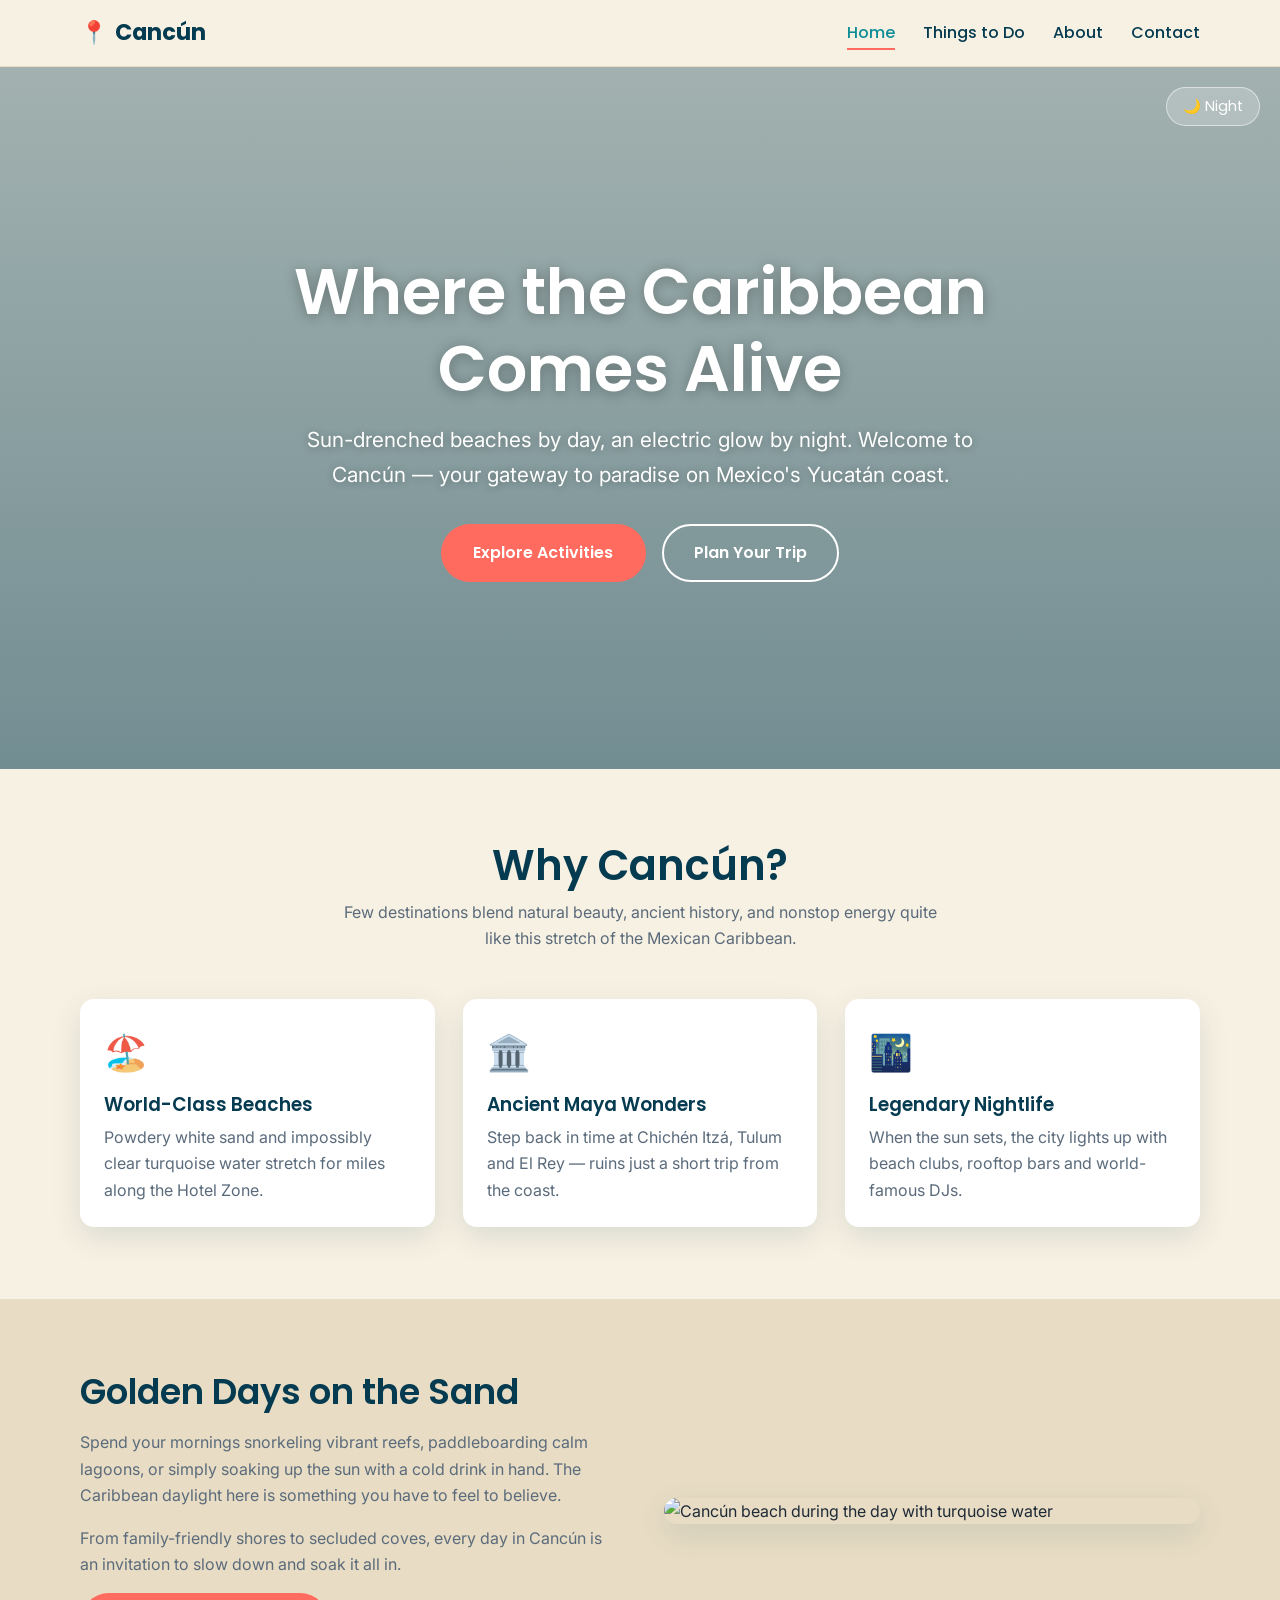
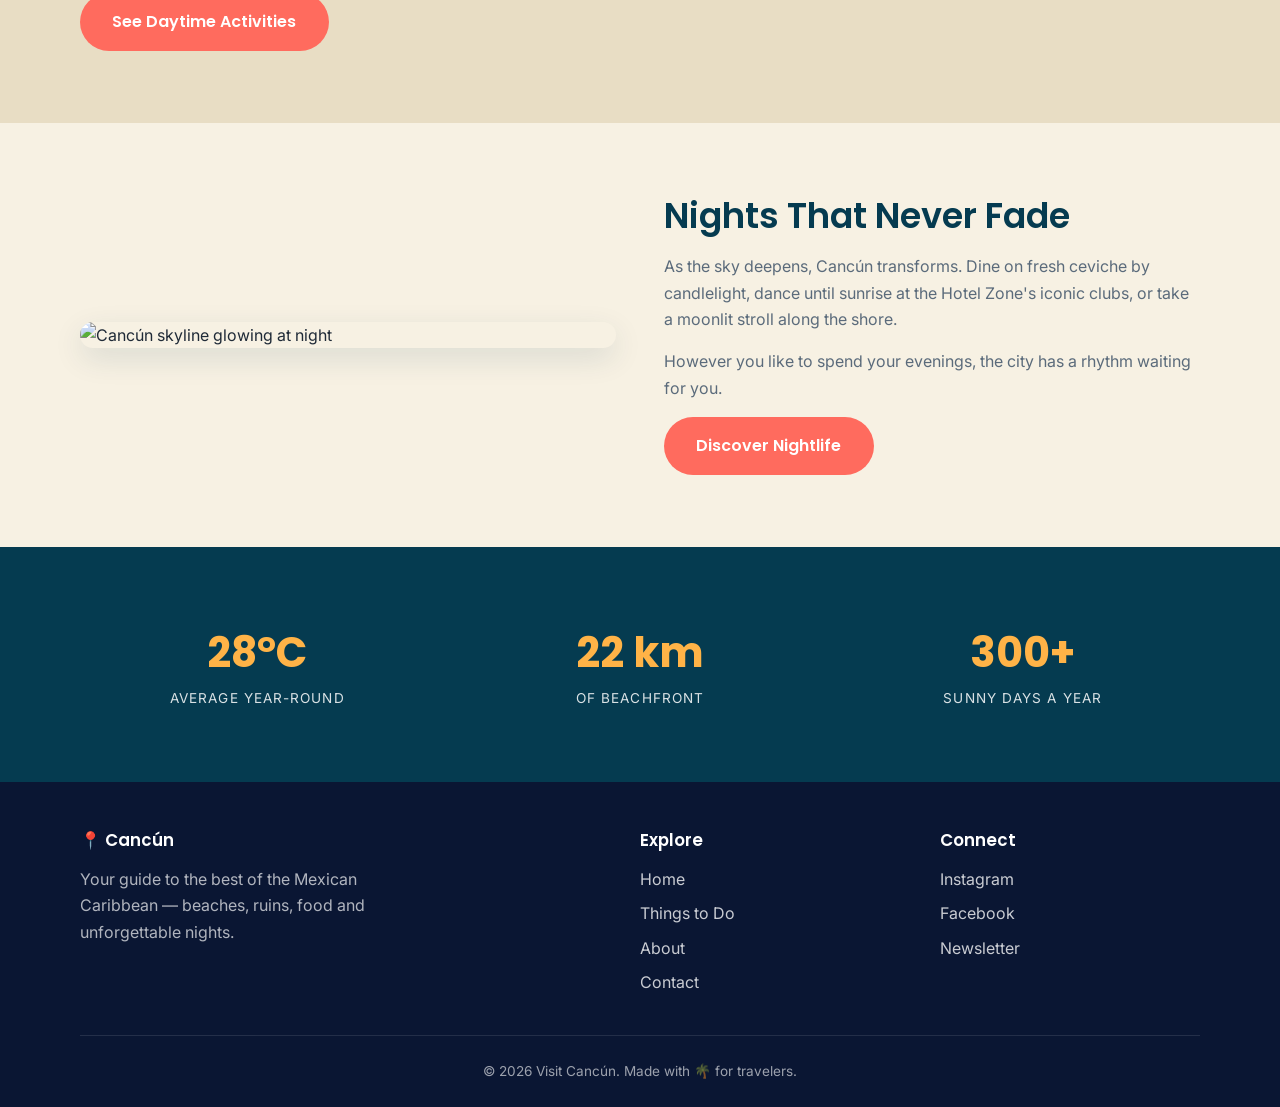
==== index.html @ 87ca136d "Add Cancun site: home and things-to-do pages with shared styles Initial multi-page scaffold for the " ====
<!DOCTYPE html>
<html lang="en">
<head>
  <meta charset="UTF-8" />
  <meta name="viewport" content="width=device-width, initial-scale=1.0" />
  <title>Visit Cancún — Paradise on the Mexican Caribbean</title>
  <meta name="description" content="Discover Cancún: turquoise waters, white-sand beaches, ancient Maya ruins and electric nightlife. Plan your perfect Caribbean getaway." />
  <link rel="preconnect" href="https://fonts.googleapis.com" />
  <link rel="preconnect" href="https://fonts.gstatic.com" crossorigin />
  <link href="https://fonts.googleapis.com/css2?family=Poppins:wght@500;600;700&family=Inter:wght@400;500;600&display=swap" rel="stylesheet" />
  <link rel="stylesheet" href="assets/css/style.css" />
</head>
<body>
  <!-- ===== Header ===== -->
  <header class="site-header">
    <div class="container nav">
      <a href="index.html" class="nav-logo"><span class="pin">📍</span> Cancún</a>
      <button class="nav-toggle" aria-label="Toggle navigation" aria-expanded="false">☰</button>
      <ul class="nav-links">
        <li><a href="index.html">Home</a></li>
        <li><a href="things-to-do.html">Things to Do</a></li>
        <li><a href="about.html">About</a></li>
        <li><a href="contact.html">Contact</a></li>
      </ul>
    </div>
  </header>

  <!-- ===== Hero ===== -->
  <section class="hero">
    <button class="daynight-toggle" aria-label="Switch to nighttime view">🌙 Night</button>
    <div class="container hero-content">
      <h1>Where the Caribbean Comes Alive</h1>
      <p>Sun-drenched beaches by day, an electric glow by night. Welcome to Cancún — your gateway to paradise on Mexico's Yucatán coast.</p>
      <div class="hero-actions">
        <a href="things-to-do.html" class="btn btn-primary">Explore Activities</a>
        <a href="contact.html" class="btn btn-outline">Plan Your Trip</a>
      </div>
    </div>
  </section>

  <!-- ===== Intro / Highlights ===== -->
  <section class="section">
    <div class="container">
      <h2 class="section-title">Why Cancún?</h2>
      <p class="section-subtitle">Few destinations blend natural beauty, ancient history, and nonstop energy quite like this stretch of the Mexican Caribbean.</p>
      <div class="grid grid-3">
        <article class="card">
          <div class="card-body">
            <div class="card-icon">🏖️</div>
            <h3>World-Class Beaches</h3>
            <p>Powdery white sand and impossibly clear turquoise water stretch for miles along the Hotel Zone.</p>
          </div>
        </article>
        <article class="card">
          <div class="card-body">
            <div class="card-icon">🏛️</div>
            <h3>Ancient Maya Wonders</h3>
            <p>Step back in time at Chichén Itzá, Tulum and El Rey — ruins just a short trip from the coast.</p>
          </div>
        </article>
        <article class="card">
          <div class="card-body">
            <div class="card-icon">🌃</div>
            <h3>Legendary Nightlife</h3>
            <p>When the sun sets, the city lights up with beach clubs, rooftop bars and world-famous DJs.</p>
          </div>
        </article>
      </div>
    </div>
  </section>

  <!-- ===== Day split ===== -->
  <section class="section" style="background:var(--color-sand-dark)">
    <div class="container split">
      <div>
        <h2>Golden Days on the Sand</h2>
        <p>Spend your mornings snorkeling vibrant reefs, paddleboarding calm lagoons, or simply soaking up the sun with a cold drink in hand. The Caribbean daylight here is something you have to feel to believe.</p>
        <p>From family-friendly shores to secluded coves, every day in Cancún is an invitation to slow down and soak it all in.</p>
        <a href="things-to-do.html" class="btn btn-primary">See Daytime Activities</a>
      </div>
      <img src="assets/img/cancun-day.webp" alt="Cancún beach during the day with turquoise water" loading="lazy" />
    </div>
  </section>

  <!-- ===== Night split ===== -->
  <section class="section">
    <div class="container split">
      <img src="assets/img/cancun-night.webp" alt="Cancún skyline glowing at night" loading="lazy" />
      <div>
        <h2>Nights That Never Fade</h2>
        <p>As the sky deepens, Cancún transforms. Dine on fresh ceviche by candlelight, dance until sunrise at the Hotel Zone's iconic clubs, or take a moonlit stroll along the shore.</p>
        <p>However you like to spend your evenings, the city has a rhythm waiting for you.</p>
        <a href="things-to-do.html" class="btn btn-primary">Discover Nightlife</a>
      </div>
    </div>
  </section>

  <!-- ===== Stats ===== -->
  <section class="section stats">
    <div class="container">
      <div class="grid grid-3">
        <div>
          <div class="stat-number">28°C</div>
          <div class="stat-label">Average Year-Round</div>
        </div>
        <div>
          <div class="stat-number">22 km</div>
          <div class="stat-label">of Beachfront</div>
        </div>
        <div>
          <div class="stat-number">300+</div>
          <div class="stat-label">Sunny Days a Year</div>
        </div>
      </div>
    </div>
  </section>

  <!-- ===== Footer ===== -->
  <footer class="site-footer">
    <div class="container">
      <div class="footer-grid">
        <div class="footer-brand">
          <h4>📍 Cancún</h4>
          <p>Your guide to the best of the Mexican Caribbean — beaches, ruins, food and unforgettable nights.</p>
        </div>
        <div>
          <h4>Explore</h4>
          <ul class="footer-links">
            <li><a href="index.html">Home</a></li>
            <li><a href="things-to-do.html">Things to Do</a></li>
            <li><a href="about.html">About</a></li>
            <li><a href="contact.html">Contact</a></li>
          </ul>
        </div>
        <div>
          <h4>Connect</h4>
          <ul class="footer-links">
            <li><a href="#">Instagram</a></li>
            <li><a href="#">Facebook</a></li>
            <li><a href="#">Newsletter</a></li>
          </ul>
        </div>
      </div>
      <div class="footer-bottom">
        <p>&copy; 2026 Visit Cancún. Made with 🌴 for travelers.</p>
      </div>
    </div>
  </footer>

  <script src="assets/js/main.js"></script>
</body>
</html>
---- assets/css/style.css ----
/* ============================================================
   Cancún Travel Site — Global Styles
   ============================================================ */

:root {
  --color-sand: #f7f1e3;
  --color-sand-dark: #e8ddc4;
  --color-turquoise: #14b8c4;
  --color-turquoise-dark: #0e8d97;
  --color-deep-sea: #053b50;
  --color-coral: #ff6b5e;
  --color-sunset: #ffb347;
  --color-night: #0a1633;
  --color-text: #1f2a37;
  --color-muted: #5b6b7b;
  --color-white: #ffffff;

  --font-head: "Poppins", "Segoe UI", system-ui, sans-serif;
  --font-body: "Inter", "Segoe UI", system-ui, sans-serif;

  --radius: 14px;
  --shadow: 0 10px 30px rgba(5, 59, 80, 0.12);
  --max-width: 1160px;
  --transition: 0.25s ease;
}

/* ---------- Reset ---------- */
*,
*::before,
*::after {
  box-sizing: border-box;
  margin: 0;
  padding: 0;
}

html {
  scroll-behavior: smooth;
}

body {
  font-family: var(--font-body);
  color: var(--color-text);
  background: var(--color-sand);
  line-height: 1.65;
  -webkit-font-smoothing: antialiased;
}

h1, h2, h3, h4 {
  font-family: var(--font-head);
  line-height: 1.2;
  color: var(--color-deep-sea);
  font-weight: 600;
}

a {
  color: var(--color-turquoise-dark);
  text-decoration: none;
  transition: color var(--transition);
}

a:hover {
  color: var(--color-coral);
}

img {
  max-width: 100%;
  display: block;
}

.container {
  width: 100%;
  max-width: var(--max-width);
  margin-inline: auto;
  padding-inline: 1.25rem;
}

.section {
  padding-block: 4.5rem;
}

.section-title {
  font-size: clamp(1.8rem, 4vw, 2.6rem);
  text-align: center;
  margin-bottom: 0.5rem;
}

.section-subtitle {
  text-align: center;
  color: var(--color-muted);
  max-width: 620px;
  margin: 0 auto 3rem;
}

/* ---------- Buttons ---------- */
.btn {
  display: inline-block;
  padding: 0.85rem 1.9rem;
  border-radius: 999px;
  font-weight: 600;
  font-family: var(--font-head);
  cursor: pointer;
  border: 2px solid transparent;
  transition: transform var(--transition), box-shadow var(--transition),
    background var(--transition), color var(--transition);
}

.btn-primary {
  background: var(--color-coral);
  color: var(--color-white);
}

.btn-primary:hover {
  background: #ff5546;
  color: var(--color-white);
  transform: translateY(-2px);
  box-shadow: 0 8px 20px rgba(255, 107, 94, 0.35);
}

.btn-outline {
  background: transparent;
  color: var(--color-white);
  border-color: var(--color-white);
}

.btn-outline:hover {
  background: var(--color-white);
  color: var(--color-deep-sea);
  transform: translateY(-2px);
}

/* ---------- Header / Nav ---------- */
.site-header {
  position: sticky;
  top: 0;
  z-index: 50;
  background: rgba(247, 241, 227, 0.92);
  backdrop-filter: blur(8px);
  border-bottom: 1px solid var(--color-sand-dark);
}

.nav {
  display: flex;
  align-items: center;
  justify-content: space-between;
  padding-block: 0.9rem;
}

.nav-logo {
  font-family: var(--font-head);
  font-weight: 700;
  font-size: 1.4rem;
  color: var(--color-deep-sea);
  display: flex;
  align-items: center;
  gap: 0.45rem;
}

.nav-logo:hover {
  color: var(--color-turquoise-dark);
}

.nav-logo .pin {
  color: var(--color-coral);
}

.nav-links {
  display: flex;
  gap: 1.75rem;
  list-style: none;
  align-items: center;
}

.nav-links a {
  font-family: var(--font-head);
  font-weight: 500;
  color: var(--color-deep-sea);
  position: relative;
}

.nav-links a::after {
  content: "";
  position: absolute;
  left: 0;
  bottom: -6px;
  width: 0;
  height: 2px;
  background: var(--color-coral);
  transition: width var(--transition);
}

.nav-links a:hover::after,
.nav-links a.active::after {
  width: 100%;
}

.nav-links a.active {
  color: var(--color-turquoise-dark);
}

.nav-toggle {
  display: none;
  background: none;
  border: none;
  cursor: pointer;
  font-size: 1.6rem;
  color: var(--color-deep-sea);
}

/* ---------- Hero ---------- */
.hero {
  position: relative;
  min-height: 78vh;
  display: flex;
  align-items: center;
  color: var(--color-white);
  text-align: center;
  background-size: cover;
  background-position: center;
  background-image: linear-gradient(
      rgba(5, 59, 80, 0.35),
      rgba(5, 59, 80, 0.55)
    ),
    url("../img/cancun-day.webp");
}

.hero.hero-night {
  background-image: linear-gradient(
      rgba(10, 22, 51, 0.45),
      rgba(10, 22, 51, 0.7)
    ),
    url("../img/cancun-night.webp");
}

.hero-content {
  margin-inline: auto;
  max-width: 760px;
}

.hero h1 {
  color: var(--color-white);
  font-size: clamp(2.4rem, 6vw, 4rem);
  margin-bottom: 1rem;
  text-shadow: 0 2px 14px rgba(0, 0, 0, 0.3);
}

.hero p {
  font-size: clamp(1.05rem, 2.2vw, 1.3rem);
  margin-bottom: 2rem;
  text-shadow: 0 1px 8px rgba(0, 0, 0, 0.3);
}

.hero-actions {
  display: flex;
  gap: 1rem;
  justify-content: center;
  flex-wrap: wrap;
}

/* Day/Night toggle on hero */
.daynight-toggle {
  position: absolute;
  top: 1.25rem;
  right: 1.25rem;
  background: rgba(255, 255, 255, 0.2);
  border: 1px solid rgba(255, 255, 255, 0.5);
  color: var(--color-white);
  padding: 0.5rem 1rem;
  border-radius: 999px;
  cursor: pointer;
  font-family: var(--font-head);
  font-size: 0.9rem;
  backdrop-filter: blur(4px);
  transition: background var(--transition);
}

.daynight-toggle:hover {
  background: rgba(255, 255, 255, 0.35);
}

/* Page banner (inner pages) */
.page-banner {
  position: relative;
  min-height: 42vh;
  display: flex;
  align-items: center;
  justify-content: center;
  text-align: center;
  color: var(--color-white);
  background-size: cover;
  background-position: center;
  background-image: linear-gradient(
      rgba(5, 59, 80, 0.4),
      rgba(5, 59, 80, 0.6)
    ),
    url("../img/cancun-day.webp");
}

.page-banner.banner-night {
  background-image: linear-gradient(
      rgba(10, 22, 51, 0.5),
      rgba(10, 22, 51, 0.72)
    ),
    url("../img/cancun-night.webp");
}

.page-banner h1 {
  color: var(--color-white);
  font-size: clamp(2rem, 5vw, 3.2rem);
  text-shadow: 0 2px 14px rgba(0, 0, 0, 0.3);
}

.page-banner p {
  margin-top: 0.5rem;
  font-size: 1.1rem;
}

/* ---------- Cards / Grid ---------- */
.grid {
  display: grid;
  gap: 1.75rem;
}

.grid-3 {
  grid-template-columns: repeat(auto-fit, minmax(280px, 1fr));
}

.grid-2 {
  grid-template-columns: repeat(auto-fit, minmax(320px, 1fr));
}

.card {
  background: var(--color-white);
  border-radius: var(--radius);
  box-shadow: var(--shadow);
  overflow: hidden;
  transition: transform var(--transition), box-shadow var(--transition);
}

.card:hover {
  transform: translateY(-6px);
  box-shadow: 0 18px 40px rgba(5, 59, 80, 0.18);
}

.card-body {
  padding: 1.5rem;
}

.card-icon {
  font-size: 2.2rem;
  margin-bottom: 0.75rem;
}

.card h3 {
  margin-bottom: 0.5rem;
}

.card p {
  color: var(--color-muted);
}

/* Feature/alt sections */
.split {
  display: grid;
  grid-template-columns: 1fr 1fr;
  gap: 3rem;
  align-items: center;
}

.split img {
  border-radius: var(--radius);
  box-shadow: var(--shadow);
}

.split h2 {
  font-size: clamp(1.6rem, 3.5vw, 2.2rem);
  margin-bottom: 1rem;
}

.split p {
  color: var(--color-muted);
  margin-bottom: 1rem;
}

/* ---------- Stats strip ---------- */
.stats {
  background: var(--color-deep-sea);
  color: var(--color-white);
}

.stats .grid {
  text-align: center;
}

.stat-number {
  font-family: var(--font-head);
  font-size: 2.6rem;
  font-weight: 700;
  color: var(--color-sunset);
}

.stat-label {
  text-transform: uppercase;
  letter-spacing: 0.08em;
  font-size: 0.85rem;
  opacity: 0.85;
}

/* ---------- Forms ---------- */
.form {
  max-width: 640px;
  margin-inline: auto;
  background: var(--color-white);
  padding: 2.5rem;
  border-radius: var(--radius);
  box-shadow: var(--shadow);
}

.form-row {
  margin-bottom: 1.25rem;
}

.form-row label {
  display: block;
  font-weight: 600;
  margin-bottom: 0.4rem;
  font-family: var(--font-head);
  color: var(--color-deep-sea);
}

.form-row input,
.form-row select,
.form-row textarea {
  width: 100%;
  padding: 0.8rem 1rem;
  border: 1px solid var(--color-sand-dark);
  border-radius: 10px;
  font-family: var(--font-body);
  font-size: 1rem;
  transition: border var(--transition), box-shadow var(--transition);
}

.form-row input:focus,
.form-row select:focus,
.form-row textarea:focus {
  outline: none;
  border-color: var(--color-turquoise);
  box-shadow: 0 0 0 3px rgba(20, 184, 196, 0.18);
}

.form-note {
  text-align: center;
  margin-top: 1rem;
  color: var(--color-muted);
  font-size: 0.9rem;
}

.form-success {
  display: none;
  background: #e6f8f0;
  color: #137a52;
  border: 1px solid #9fe0c4;
  padding: 1rem;
  border-radius: 10px;
  margin-bottom: 1.25rem;
  text-align: center;
  font-weight: 600;
}

.form-success.show {
  display: block;
}

/* ---------- Contact info ---------- */
.contact-grid {
  display: grid;
  grid-template-columns: 1fr 1fr;
  gap: 3rem;
  align-items: start;
}

.contact-info li {
  list-style: none;
  margin-bottom: 1.25rem;
  padding-left: 2.2rem;
  position: relative;
}

.contact-info li .ci-icon {
  position: absolute;
  left: 0;
  top: 0;
  font-size: 1.3rem;
}

/* ---------- Footer ---------- */
.site-footer {
  background: var(--color-night);
  color: rgba(255, 255, 255, 0.85);
  padding-block: 3rem 1.5rem;
}

.footer-grid {
  display: grid;
  grid-template-columns: 2fr 1fr 1fr;
  gap: 2.5rem;
  margin-bottom: 2rem;
}

.site-footer h4 {
  color: var(--color-white);
  margin-bottom: 1rem;
  font-size: 1.05rem;
}

.site-footer a {
  color: rgba(255, 255, 255, 0.78);
}

.site-footer a:hover {
  color: var(--color-sunset);
}

.footer-links {
  list-style: none;
}

.footer-links li {
  margin-bottom: 0.5rem;
}

.footer-brand p {
  margin-top: 0.75rem;
  max-width: 320px;
  opacity: 0.8;
}

.footer-bottom {
  border-top: 1px solid rgba(255, 255, 255, 0.15);
  padding-top: 1.5rem;
  text-align: center;
  font-size: 0.85rem;
  opacity: 0.7;
}

/* ---------- Responsive ---------- */
@media (max-width: 820px) {
  .split,
  .contact-grid {
    grid-template-columns: 1fr;
  }

  .footer-grid {
    grid-template-columns: 1fr;
    gap: 1.75rem;
  }

  .nav-toggle {
    display: block;
  }

  .nav-links {
    position: absolute;
    top: 100%;
    left: 0;
    right: 0;
    flex-direction: column;
    background: var(--color-sand);
    padding: 1rem 1.25rem 1.5rem;
    gap: 1rem;
    border-bottom: 1px solid var(--color-sand-dark);
    max-height: 0;
    overflow: hidden;
    transition: max-height var(--transition);
  }

  .nav-links.open {
    max-height: 320px;
  }
}
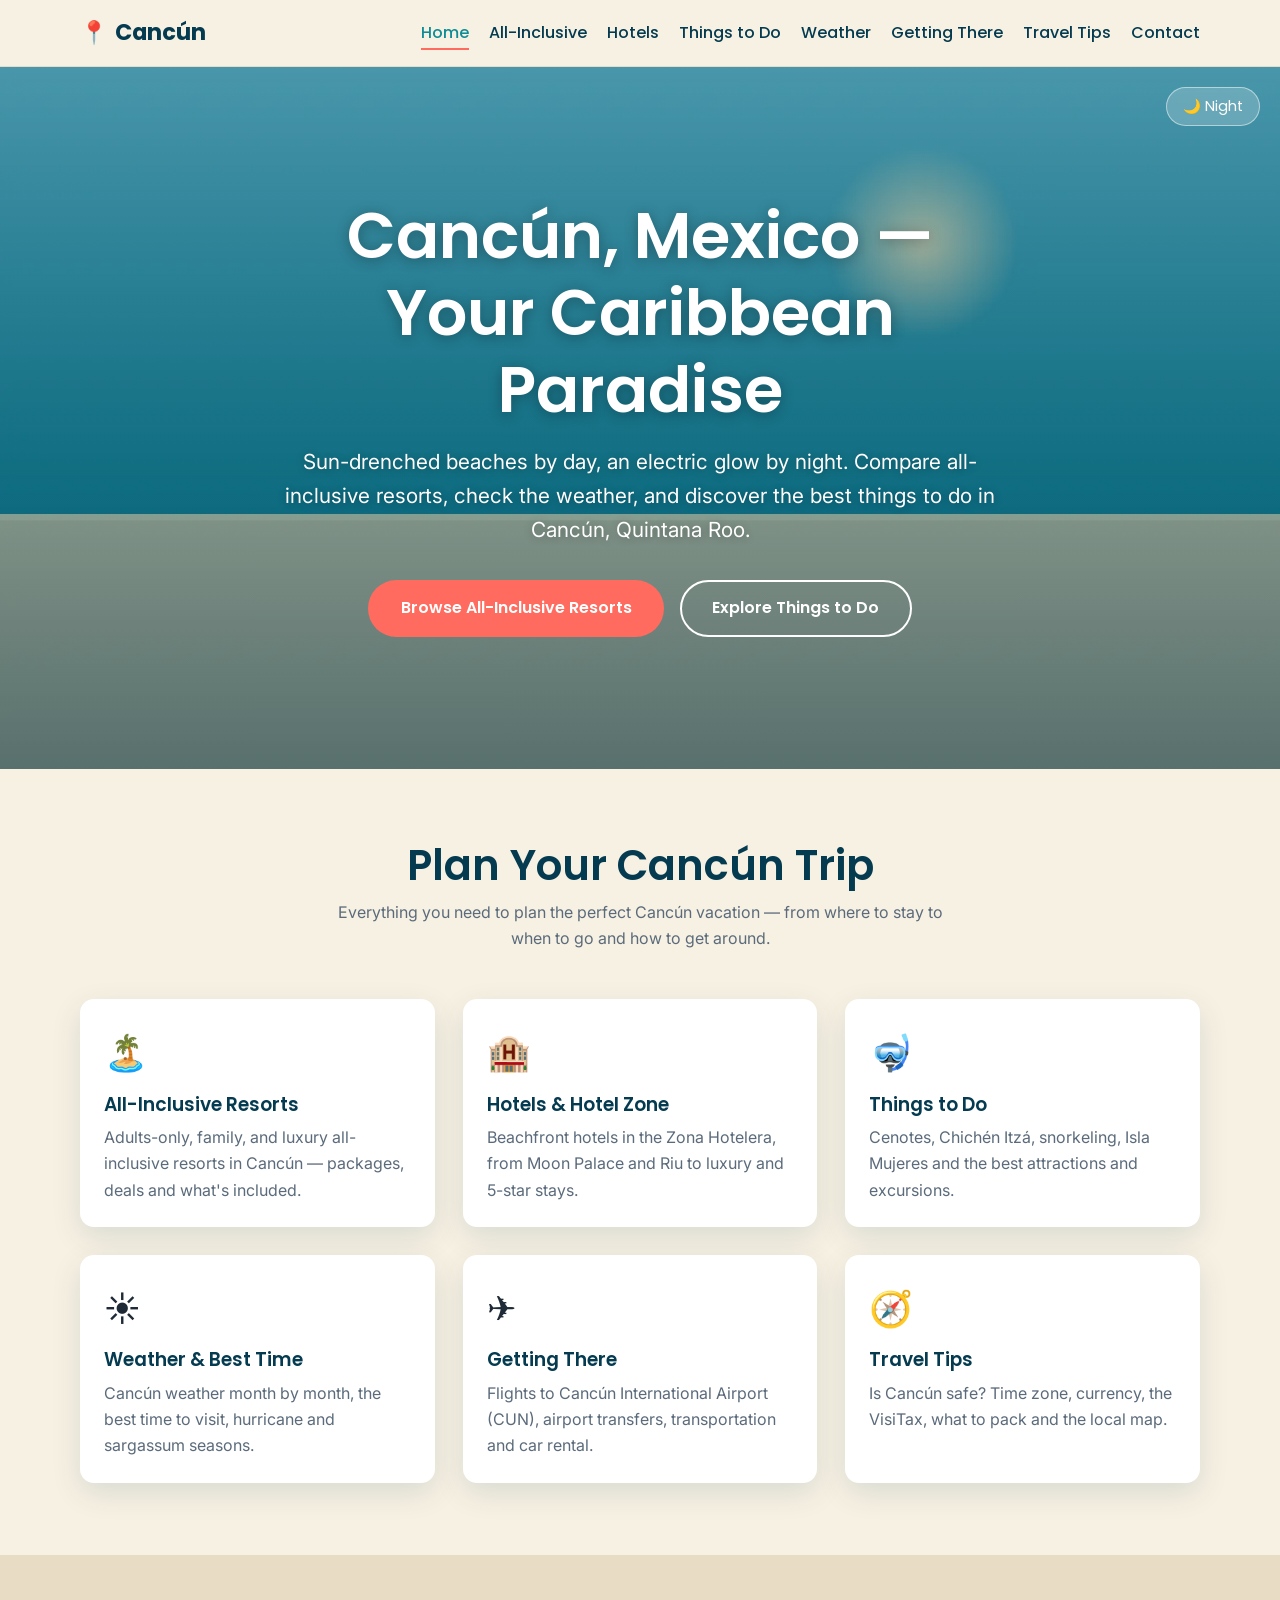
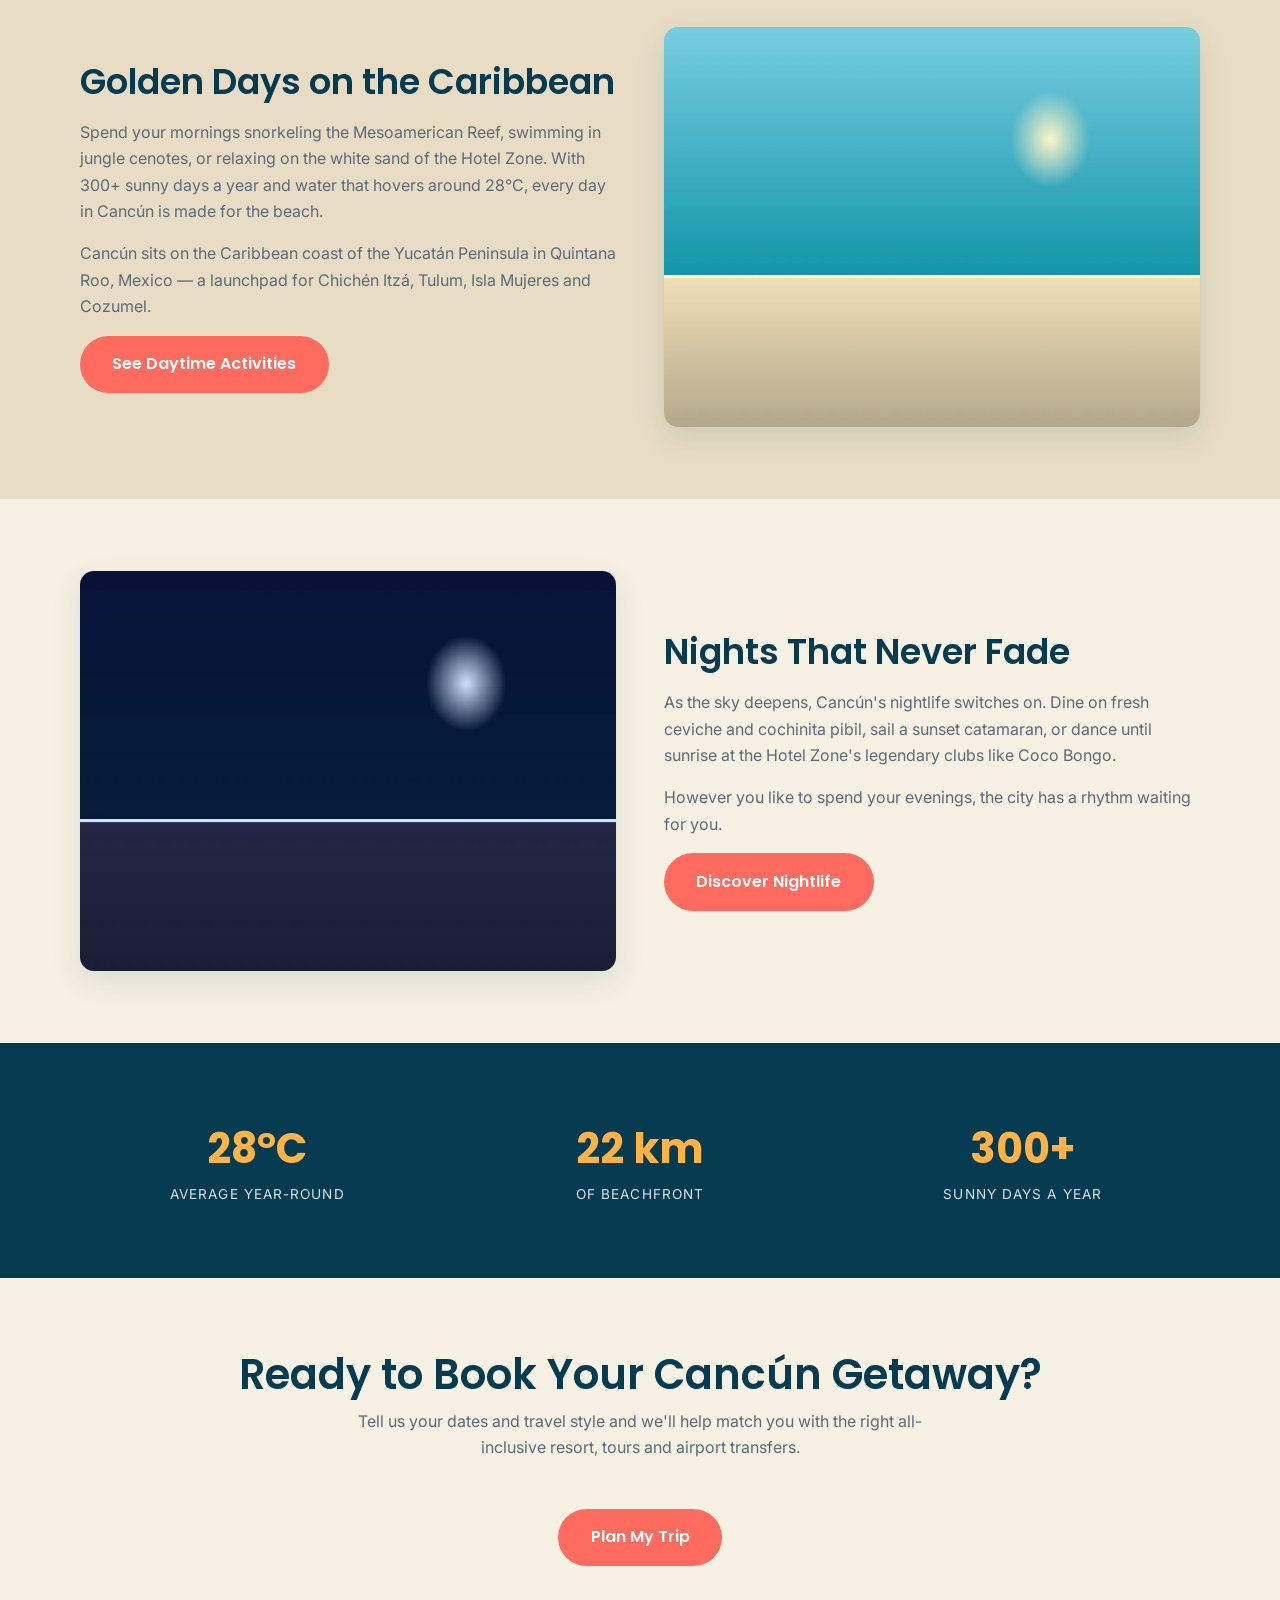
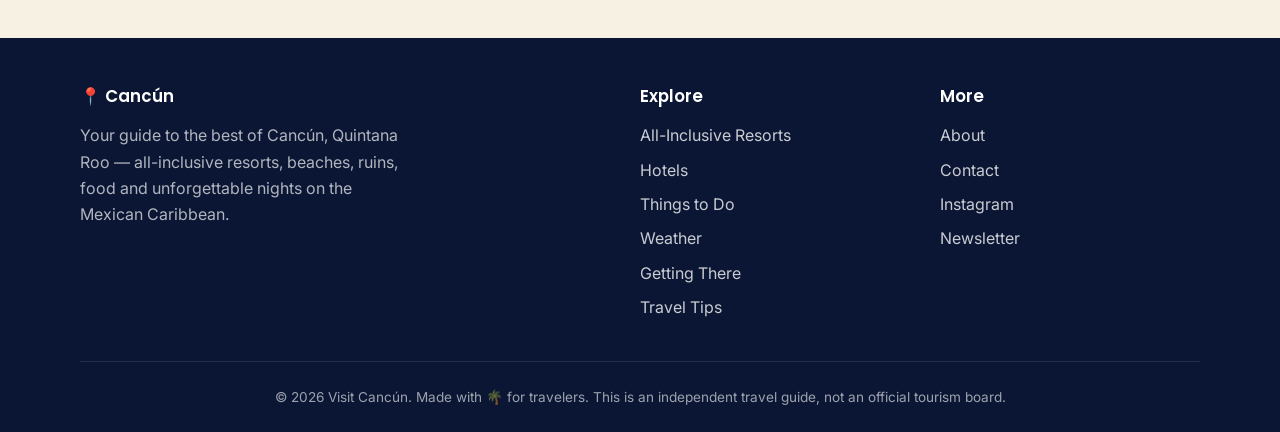
==== commit 1d63ae53: "Build full SEO-optimized Cancun travel site Expand the site into keyword-cluster pages based on the " ====
--- a/index.html
+++ b/index.html
@@ -3,8 +3,14 @@
 <head>
   <meta charset="UTF-8" />
   <meta name="viewport" content="width=device-width, initial-scale=1.0" />
-  <title>Visit Cancún — Paradise on the Mexican Caribbean</title>
-  <meta name="description" content="Discover Cancún: turquoise waters, white-sand beaches, ancient Maya ruins and electric nightlife. Plan your perfect Caribbean getaway." />
+  <title>Cancún, Mexico — All-Inclusive Resorts, Weather, Things to Do &amp; Travel Guide</title>
+  <meta name="description" content="Plan your trip to Cancún, Quintana Roo, Mexico. Compare all-inclusive resorts and hotels, check the weather and best time to visit, find things to do, flights and airport transfers — all in one Caribbean travel guide." />
+  <meta name="keywords" content="cancun, cancun mexico, cancun all inclusive, cancun resorts, cancun hotels, cancun weather, cancun things to do, cancun quintana roo" />
+  <link rel="canonical" href="https://example.com/index.html" />
+  <meta property="og:title" content="Cancún, Mexico — All-Inclusive Resorts, Weather &amp; Things to Do" />
+  <meta property="og:description" content="Your complete Cancún travel guide: all-inclusive resorts, hotels, weather, attractions, flights and airport transfers." />
+  <meta property="og:type" content="website" />
+  <meta property="og:image" content="assets/img/cancun-day.webp" />
   <link rel="preconnect" href="https://fonts.googleapis.com" />
   <link rel="preconnect" href="https://fonts.gstatic.com" crossorigin />
   <link href="https://fonts.googleapis.com/css2?family=Poppins:wght@500;600;700&family=Inter:wght@400;500;600&display=swap" rel="stylesheet" />
@@ -18,8 +24,12 @@
       <button class="nav-toggle" aria-label="Toggle navigation" aria-expanded="false">☰</button>
       <ul class="nav-links">
         <li><a href="index.html">Home</a></li>
+        <li><a href="all-inclusive-resorts.html">All-Inclusive</a></li>
+        <li><a href="hotels.html">Hotels</a></li>
         <li><a href="things-to-do.html">Things to Do</a></li>
-        <li><a href="about.html">About</a></li>
+        <li><a href="weather.html">Weather</a></li>
+        <li><a href="getting-there.html">Getting There</a></li>
+        <li><a href="travel-tips.html">Travel Tips</a></li>
         <li><a href="contact.html">Contact</a></li>
       </ul>
     </div>
@@ -29,42 +39,63 @@
   <section class="hero">
     <button class="daynight-toggle" aria-label="Switch to nighttime view">🌙 Night</button>
     <div class="container hero-content">
-      <h1>Where the Caribbean Comes Alive</h1>
-      <p>Sun-drenched beaches by day, an electric glow by night. Welcome to Cancún — your gateway to paradise on Mexico's Yucatán coast.</p>
+      <h1>Cancún, Mexico — Your Caribbean Paradise</h1>
+      <p>Sun-drenched beaches by day, an electric glow by night. Compare all-inclusive resorts, check the weather, and discover the best things to do in Cancún, Quintana Roo.</p>
       <div class="hero-actions">
-        <a href="things-to-do.html" class="btn btn-primary">Explore Activities</a>
-        <a href="contact.html" class="btn btn-outline">Plan Your Trip</a>
+        <a href="all-inclusive-resorts.html" class="btn btn-primary">Browse All-Inclusive Resorts</a>
+        <a href="things-to-do.html" class="btn btn-outline">Explore Things to Do</a>
       </div>
     </div>
   </section>
 
-  <!-- ===== Intro / Highlights ===== -->
+  <!-- ===== Quick links / clusters ===== -->
   <section class="section">
     <div class="container">
-      <h2 class="section-title">Why Cancún?</h2>
-      <p class="section-subtitle">Few destinations blend natural beauty, ancient history, and nonstop energy quite like this stretch of the Mexican Caribbean.</p>
+      <h2 class="section-title">Plan Your Cancún Trip</h2>
+      <p class="section-subtitle">Everything you need to plan the perfect Cancún vacation — from where to stay to when to go and how to get around.</p>
       <div class="grid grid-3">
-        <article class="card">
+        <a class="card" href="all-inclusive-resorts.html" style="color:inherit">
           <div class="card-body">
-            <div class="card-icon">🏖️</div>
-            <h3>World-Class Beaches</h3>
-            <p>Powdery white sand and impossibly clear turquoise water stretch for miles along the Hotel Zone.</p>
+            <div class="card-icon">🏝️</div>
+            <h3>All-Inclusive Resorts</h3>
+            <p>Adults-only, family, and luxury all-inclusive resorts in Cancún — packages, deals and what's included.</p>
           </div>
-        </article>
-        <article class="card">
+        </a>
+        <a class="card" href="hotels.html" style="color:inherit">
           <div class="card-body">
-            <div class="card-icon">🏛️</div>
-            <h3>Ancient Maya Wonders</h3>
-            <p>Step back in time at Chichén Itzá, Tulum and El Rey — ruins just a short trip from the coast.</p>
+            <div class="card-icon">🏨</div>
+            <h3>Hotels &amp; Hotel Zone</h3>
+            <p>Beachfront hotels in the Zona Hotelera, from Moon Palace and Riu to luxury and 5-star stays.</p>
           </div>
-        </article>
-        <article class="card">
+        </a>
+        <a class="card" href="things-to-do.html" style="color:inherit">
           <div class="card-body">
-            <div class="card-icon">🌃</div>
-            <h3>Legendary Nightlife</h3>
-            <p>When the sun sets, the city lights up with beach clubs, rooftop bars and world-famous DJs.</p>
+            <div class="card-icon">🤿</div>
+            <h3>Things to Do</h3>
+            <p>Cenotes, Chichén Itzá, snorkeling, Isla Mujeres and the best attractions and excursions.</p>
           </div>
-        </article>
+        </a>
+        <a class="card" href="weather.html" style="color:inherit">
+          <div class="card-body">
+            <div class="card-icon">☀️</div>
+            <h3>Weather &amp; Best Time</h3>
+            <p>Cancún weather month by month, the best time to visit, hurricane and sargassum seasons.</p>
+          </div>
+        </a>
+        <a class="card" href="getting-there.html" style="color:inherit">
+          <div class="card-body">
+            <div class="card-icon">✈️</div>
+            <h3>Getting There</h3>
+            <p>Flights to Cancún International Airport (CUN), airport transfers, transportation and car rental.</p>
+          </div>
+        </a>
+        <a class="card" href="travel-tips.html" style="color:inherit">
+          <div class="card-body">
+            <div class="card-icon">🧭</div>
+            <h3>Travel Tips</h3>
+            <p>Is Cancún safe? Time zone, currency, the VisiTax, what to pack and the local map.</p>
+          </div>
+        </a>
       </div>
     </div>
   </section>
@@ -73,22 +104,22 @@
   <section class="section" style="background:var(--color-sand-dark)">
     <div class="container split">
       <div>
-        <h2>Golden Days on the Sand</h2>
-        <p>Spend your mornings snorkeling vibrant reefs, paddleboarding calm lagoons, or simply soaking up the sun with a cold drink in hand. The Caribbean daylight here is something you have to feel to believe.</p>
-        <p>From family-friendly shores to secluded coves, every day in Cancún is an invitation to slow down and soak it all in.</p>
+        <h2>Golden Days on the Caribbean</h2>
+        <p>Spend your mornings snorkeling the Mesoamerican Reef, swimming in jungle cenotes, or relaxing on the white sand of the Hotel Zone. With 300+ sunny days a year and water that hovers around 28°C, every day in Cancún is made for the beach.</p>
+        <p>Cancún sits on the Caribbean coast of the Yucatán Peninsula in Quintana Roo, Mexico — a launchpad for Chichén Itzá, Tulum, Isla Mujeres and Cozumel.</p>
         <a href="things-to-do.html" class="btn btn-primary">See Daytime Activities</a>
       </div>
-      <img src="assets/img/cancun-day.webp" alt="Cancún beach during the day with turquoise water" loading="lazy" />
+      <img src="assets/img/cancun-day.webp" alt="Cancún beach during the day with turquoise Caribbean water" loading="lazy" width="600" height="400" />
     </div>
   </section>
 
   <!-- ===== Night split ===== -->
   <section class="section">
     <div class="container split">
-      <img src="assets/img/cancun-night.webp" alt="Cancún skyline glowing at night" loading="lazy" />
+      <img src="assets/img/cancun-night.webp" alt="Cancún Hotel Zone skyline glowing at night" loading="lazy" width="600" height="400" />
       <div>
         <h2>Nights That Never Fade</h2>
-        <p>As the sky deepens, Cancún transforms. Dine on fresh ceviche by candlelight, dance until sunrise at the Hotel Zone's iconic clubs, or take a moonlit stroll along the shore.</p>
+        <p>As the sky deepens, Cancún's nightlife switches on. Dine on fresh ceviche and cochinita pibil, sail a sunset catamaran, or dance until sunrise at the Hotel Zone's legendary clubs like Coco Bongo.</p>
         <p>However you like to spend your evenings, the city has a rhythm waiting for you.</p>
         <a href="things-to-do.html" class="btn btn-primary">Discover Nightlife</a>
       </div>
@@ -115,34 +146,46 @@
     </div>
   </section>
 
+  <!-- ===== CTA ===== -->
+  <section class="section">
+    <div class="container" style="text-align:center">
+      <h2 class="section-title">Ready to Book Your Cancún Getaway?</h2>
+      <p class="section-subtitle">Tell us your dates and travel style and we'll help match you with the right all-inclusive resort, tours and airport transfers.</p>
+      <a href="contact.html" class="btn btn-primary">Plan My Trip</a>
+    </div>
+  </section>
+
   <!-- ===== Footer ===== -->
   <footer class="site-footer">
     <div class="container">
       <div class="footer-grid">
         <div class="footer-brand">
           <h4>📍 Cancún</h4>
-          <p>Your guide to the best of the Mexican Caribbean — beaches, ruins, food and unforgettable nights.</p>
+          <p>Your guide to the best of Cancún, Quintana Roo — all-inclusive resorts, beaches, ruins, food and unforgettable nights on the Mexican Caribbean.</p>
         </div>
         <div>
           <h4>Explore</h4>
           <ul class="footer-links">
-            <li><a href="index.html">Home</a></li>
+            <li><a href="all-inclusive-resorts.html">All-Inclusive Resorts</a></li>
+            <li><a href="hotels.html">Hotels</a></li>
             <li><a href="things-to-do.html">Things to Do</a></li>
-            <li><a href="about.html">About</a></li>
-            <li><a href="contact.html">Contact</a></li>
+            <li><a href="weather.html">Weather</a></li>
+            <li><a href="getting-there.html">Getting There</a></li>
+            <li><a href="travel-tips.html">Travel Tips</a></li>
           </ul>
         </div>
         <div>
-          <h4>Connect</h4>
+          <h4>More</h4>
           <ul class="footer-links">
+            <li><a href="about.html">About</a></li>
+            <li><a href="contact.html">Contact</a></li>
             <li><a href="#">Instagram</a></li>
-            <li><a href="#">Facebook</a></li>
             <li><a href="#">Newsletter</a></li>
           </ul>
         </div>
       </div>
       <div class="footer-bottom">
-        <p>&copy; 2026 Visit Cancún. Made with 🌴 for travelers.</p>
+        <p>&copy; 2026 Visit Cancún. Made with 🌴 for travelers. This is an independent travel guide, not an official tourism board.</p>
       </div>
     </div>
   </footer>
--- a/assets/css/style.css
+++ b/assets/css/style.css
@@ -165,7 +165,7 @@
 
 .nav-links {
   display: flex;
-  gap: 1.75rem;
+  gap: 1.25rem;
   list-style: none;
   align-items: center;
 }
@@ -574,6 +574,6 @@
   }
 
   .nav-links.open {
-    max-height: 320px;
+    max-height: 640px;
   }
 }
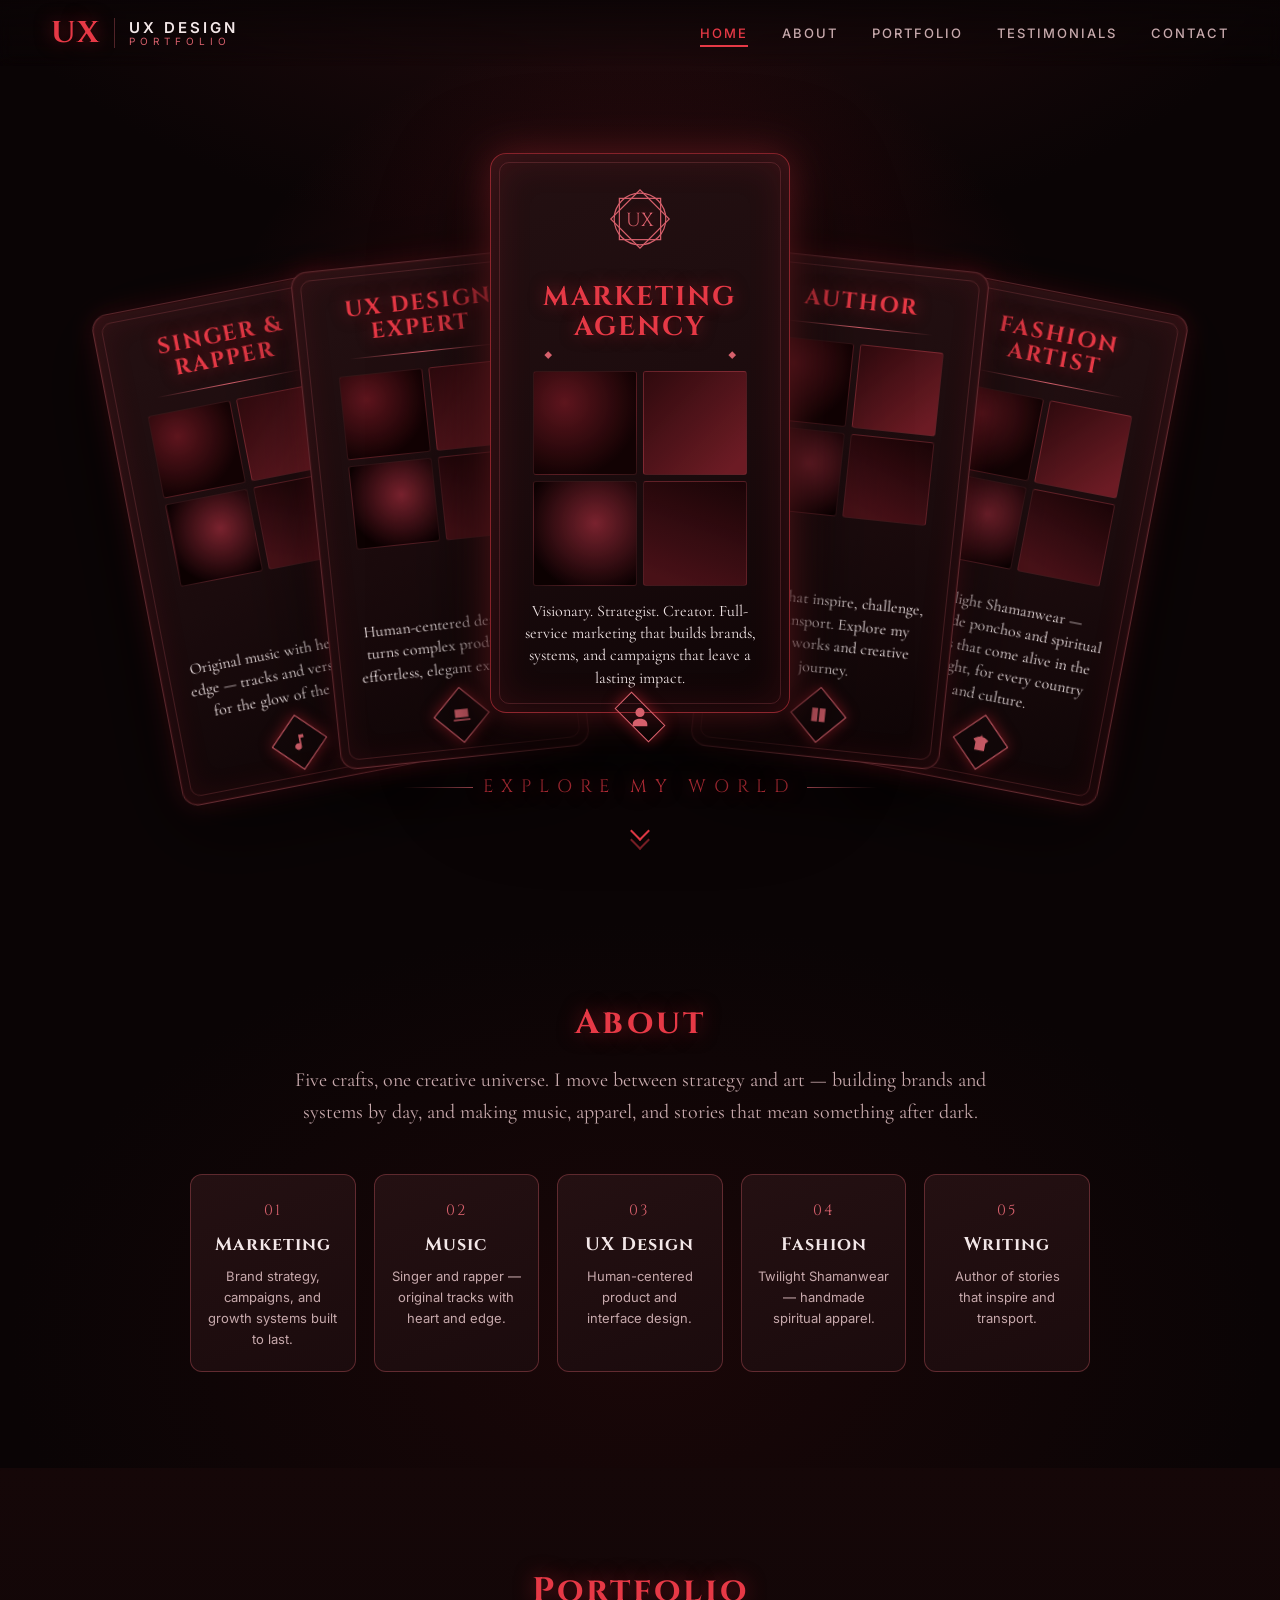
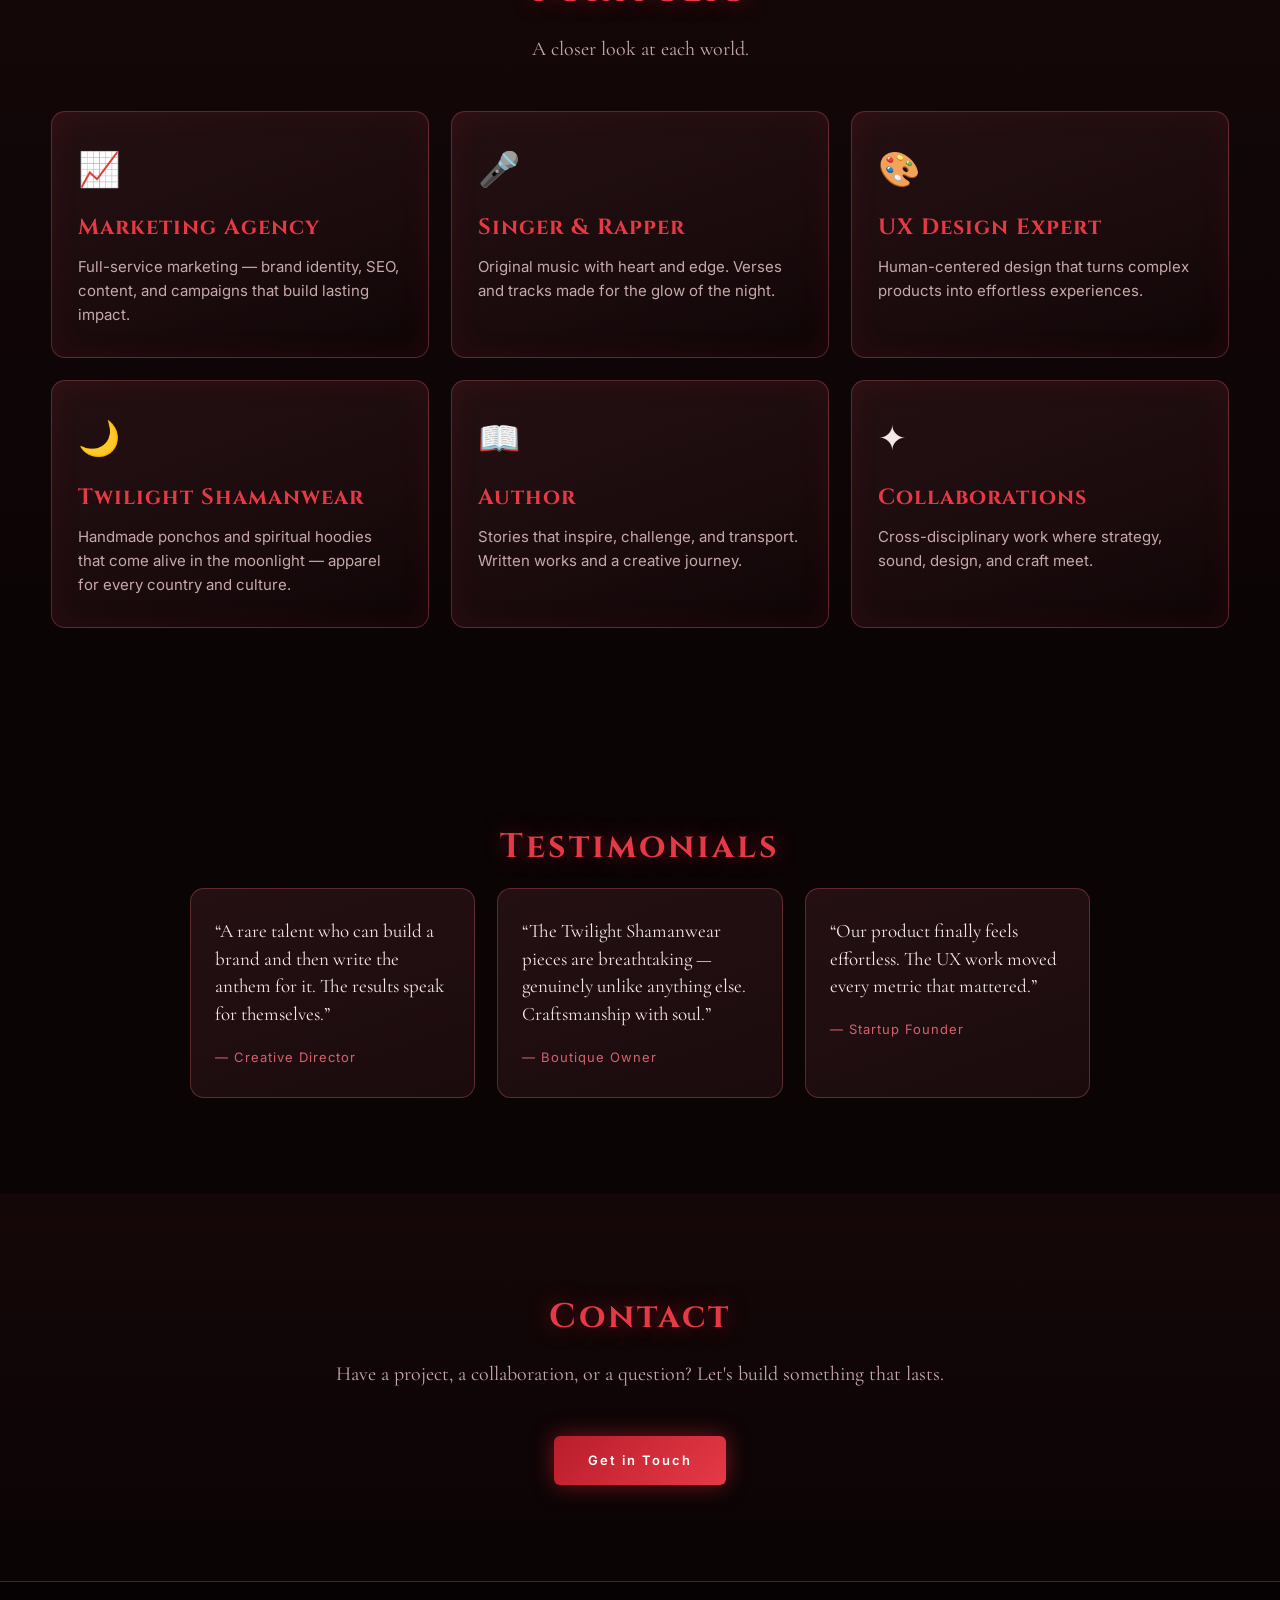
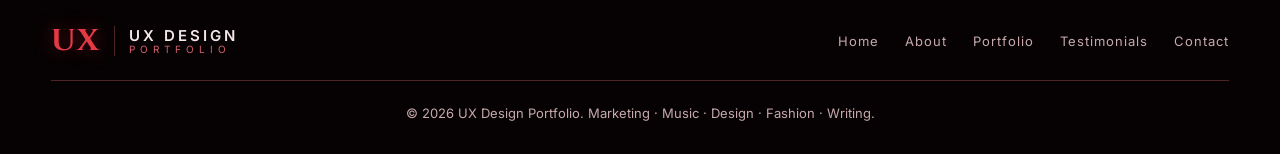
==== commit b12c8465: "Replace Cancún travel site with dark tarot-card creative portfolio Rebuild the landing page as a sin" ====
--- a/index.html
+++ b/index.html
@@ -3,189 +3,250 @@
 <head>
   <meta charset="UTF-8" />
   <meta name="viewport" content="width=device-width, initial-scale=1.0" />
-  <title>Cancún, Mexico — All-Inclusive Resorts, Weather, Things to Do &amp; Travel Guide</title>
-  <meta name="description" content="Plan your trip to Cancún, Quintana Roo, Mexico. Compare all-inclusive resorts and hotels, check the weather and best time to visit, find things to do, flights and airport transfers — all in one Caribbean travel guide." />
-  <meta name="keywords" content="cancun, cancun mexico, cancun all inclusive, cancun resorts, cancun hotels, cancun weather, cancun things to do, cancun quintana roo" />
-  <link rel="canonical" href="https://example.com/index.html" />
-  <meta property="og:title" content="Cancún, Mexico — All-Inclusive Resorts, Weather &amp; Things to Do" />
-  <meta property="og:description" content="Your complete Cancún travel guide: all-inclusive resorts, hotels, weather, attractions, flights and airport transfers." />
+  <title>UX Design Portfolio — Marketing, Music, Design, Fashion &amp; Writing</title>
+  <meta name="description" content="A multidisciplinary creative portfolio: a marketing agency, original music, UX design, Twilight Shamanwear fashion, and published writing — all in one world." />
+  <meta name="keywords" content="ux design portfolio, marketing agency, ux design expert, singer rapper, fashion artist, twilight shamanwear, author" />
+  <link rel="canonical" href="https://cancunitineraries.com/index.html" />
+  <meta property="og:title" content="UX Design Portfolio — Explore My World" />
+  <meta property="og:description" content="Marketing agency, music, UX design, Twilight Shamanwear fashion, and writing — one creative universe." />
   <meta property="og:type" content="website" />
-  <meta property="og:image" content="assets/img/cancun-day.webp" />
+  <meta property="og:url" content="https://cancunitineraries.com/" />
   <link rel="preconnect" href="https://fonts.googleapis.com" />
   <link rel="preconnect" href="https://fonts.gstatic.com" crossorigin />
-  <link href="https://fonts.googleapis.com/css2?family=Poppins:wght@500;600;700&family=Inter:wght@400;500;600&display=swap" rel="stylesheet" />
+  <link href="https://fonts.googleapis.com/css2?family=Cormorant+Garamond:wght@500;600;700&family=Cinzel:wght@500;600;700&family=Inter:wght@400;500;600&display=swap" rel="stylesheet" />
   <link rel="stylesheet" href="assets/css/style.css" />
 </head>
 <body>
   <!-- ===== Header ===== -->
   <header class="site-header">
     <div class="container nav">
-      <a href="index.html" class="nav-logo"><span class="pin">📍</span> Cancún</a>
+      <a href="index.html" class="brand" aria-label="UX Design Portfolio home">
+        <span class="brand-mark">UX</span>
+        <span class="brand-text">
+          <strong>UX DESIGN</strong>
+          <em>PORTFOLIO</em>
+        </span>
+      </a>
       <button class="nav-toggle" aria-label="Toggle navigation" aria-expanded="false">☰</button>
       <ul class="nav-links">
-        <li><a href="index.html">Home</a></li>
-        <li><a href="all-inclusive-resorts.html">All-Inclusive</a></li>
-        <li><a href="hotels.html">Hotels</a></li>
-        <li><a href="things-to-do.html">Things to Do</a></li>
-        <li><a href="weather.html">Weather</a></li>
-        <li><a href="getting-there.html">Getting There</a></li>
-        <li><a href="travel-tips.html">Travel Tips</a></li>
-        <li><a href="contact.html">Contact</a></li>
+        <li><a href="#home" class="active">HOME</a></li>
+        <li><a href="#about">ABOUT</a></li>
+        <li><a href="#portfolio">PORTFOLIO</a></li>
+        <li><a href="#testimonials">TESTIMONIALS</a></li>
+        <li><a href="#contact">CONTACT</a></li>
       </ul>
     </div>
   </header>
 
-  <!-- ===== Hero ===== -->
-  <section class="hero">
-    <button class="daynight-toggle" aria-label="Switch to nighttime view">🌙 Night</button>
-    <div class="container hero-content">
-      <h1>Cancún, Mexico — Your Caribbean Paradise</h1>
-      <p>Sun-drenched beaches by day, an electric glow by night. Compare all-inclusive resorts, check the weather, and discover the best things to do in Cancún, Quintana Roo.</p>
-      <div class="hero-actions">
-        <a href="all-inclusive-resorts.html" class="btn btn-primary">Browse All-Inclusive Resorts</a>
-        <a href="things-to-do.html" class="btn btn-outline">Explore Things to Do</a>
-      </div>
-    </div>
-  </section>
-
-  <!-- ===== Quick links / clusters ===== -->
-  <section class="section">
+  <!-- ===== Hero / Cards ===== -->
+  <section class="hero" id="home">
+    <div class="hero-glow" aria-hidden="true"></div>
+
+    <div class="deck" role="list">
+
+      <!-- Card 1: Singer & Rapper (far left) -->
+      <article class="tarot pos-1" role="listitem">
+        <div class="tarot-inner">
+          <h2 class="tarot-title">SINGER &amp;<br>RAPPER</h2>
+          <span class="tarot-rule" aria-hidden="true"></span>
+          <div class="tarot-grid">
+            <span class="tg a"></span><span class="tg b"></span>
+            <span class="tg c"></span><span class="tg d"></span>
+          </div>
+          <p class="tarot-desc">Original music with heart and edge — tracks and verses made for the glow of the night.</p>
+          <span class="tarot-crest" aria-hidden="true">
+            <svg viewBox="0 0 24 24" width="20" height="20"><path fill="currentColor" d="M12 3v10.55A4 4 0 1014 17V7h4V3h-6z"/></svg>
+          </span>
+        </div>
+      </article>
+
+      <!-- Card 2: UX Design Expert -->
+      <article class="tarot pos-2" role="listitem">
+        <div class="tarot-inner">
+          <h2 class="tarot-title">UX DESIGN<br>EXPERT</h2>
+          <span class="tarot-rule" aria-hidden="true"></span>
+          <div class="tarot-grid">
+            <span class="tg a"></span><span class="tg b"></span>
+            <span class="tg c"></span><span class="tg d"></span>
+          </div>
+          <p class="tarot-desc">Human-centered design that turns complex products into effortless, elegant experiences.</p>
+          <span class="tarot-crest" aria-hidden="true">
+            <svg viewBox="0 0 24 24" width="20" height="20"><path fill="currentColor" d="M4 5h16v10H4zM2 17h20v2H2zm10-9l3 3-3 3-3-3z"/></svg>
+          </span>
+        </div>
+      </article>
+
+      <!-- Card 3: Marketing Agency (center / front) -->
+      <article class="tarot pos-3 is-front" role="listitem">
+        <div class="tarot-inner">
+          <div class="tarot-emblem" aria-hidden="true">
+            <svg viewBox="0 0 100 100" width="86" height="86">
+              <g fill="none" stroke="currentColor" stroke-width="1.4">
+                <rect x="26" y="26" width="48" height="48"/>
+                <rect x="26" y="26" width="48" height="48" transform="rotate(45 50 50)"/>
+                <circle cx="50" cy="50" r="30"/>
+              </g>
+              <text x="50" y="58" text-anchor="middle" font-family="Cinzel, serif" font-size="22" fill="currentColor">UX</text>
+            </svg>
+          </div>
+          <h2 class="tarot-title big">MARKETING<br>AGENCY</h2>
+          <span class="tarot-rule arrows" aria-hidden="true"></span>
+          <div class="tarot-grid">
+            <span class="tg a"></span><span class="tg b"></span>
+            <span class="tg c"></span><span class="tg d"></span>
+          </div>
+          <p class="tarot-desc">Visionary. Strategist. Creator. Full-service marketing that builds brands, systems, and campaigns that leave a lasting impact.</p>
+          <span class="tarot-crest big" aria-hidden="true">
+            <svg viewBox="0 0 24 24" width="22" height="22"><path fill="currentColor" d="M12 12a5 5 0 100-10 5 5 0 000 10zm0 2c-4 0-8 2-8 6v2h16v-2c0-4-4-6-8-6z"/></svg>
+          </span>
+        </div>
+      </article>
+
+      <!-- Card 4: Author -->
+      <article class="tarot pos-4" role="listitem">
+        <div class="tarot-inner">
+          <h2 class="tarot-title">AUTHOR</h2>
+          <span class="tarot-rule" aria-hidden="true"></span>
+          <div class="tarot-grid">
+            <span class="tg a"></span><span class="tg b"></span>
+            <span class="tg c"></span><span class="tg d"></span>
+          </div>
+          <p class="tarot-desc">Stories that inspire, challenge, and transport. Explore my written works and creative journey.</p>
+          <span class="tarot-crest" aria-hidden="true">
+            <svg viewBox="0 0 24 24" width="20" height="20"><path fill="currentColor" d="M4 4h7v16H4zm9 0h7v16h-7z"/></svg>
+          </span>
+        </div>
+      </article>
+
+      <!-- Card 5: Fashion Artist — Twilight Shamanwear (far right) -->
+      <article class="tarot pos-5" role="listitem">
+        <div class="tarot-inner">
+          <h2 class="tarot-title">FASHION<br>ARTIST</h2>
+          <span class="tarot-rule" aria-hidden="true"></span>
+          <div class="tarot-grid">
+            <span class="tg a"></span><span class="tg b"></span>
+            <span class="tg c"></span><span class="tg d"></span>
+          </div>
+          <p class="tarot-desc">Twilight Shamanwear — handmade ponchos and spiritual hoodies that come alive in the moonlight, for every country and culture.</p>
+          <span class="tarot-crest" aria-hidden="true">
+            <svg viewBox="0 0 24 24" width="20" height="20"><path fill="currentColor" d="M12 2a4 4 0 01-4 4L3 9l3 4v9h12v-9l3-4-5-3a4 4 0 01-4-4z"/></svg>
+          </span>
+        </div>
+      </article>
+
+    </div>
+
+    <div class="hero-cta">
+      <p class="explore">EXPLORE MY WORLD</p>
+      <a href="#portfolio" class="scroll-arrow" aria-label="Scroll to portfolio">
+        <span></span><span></span>
+      </a>
+    </div>
+  </section>
+
+  <!-- ===== About ===== -->
+  <section class="section" id="about">
+    <div class="container narrow">
+      <h2 class="section-title">About</h2>
+      <p class="section-subtitle">Five crafts, one creative universe. I move between strategy and art — building brands and systems by day, and making music, apparel, and stories that mean something after dark.</p>
+      <div class="pillars">
+        <div class="pillar"><span class="pillar-num">01</span><h3>Marketing</h3><p>Brand strategy, campaigns, and growth systems built to last.</p></div>
+        <div class="pillar"><span class="pillar-num">02</span><h3>Music</h3><p>Singer and rapper — original tracks with heart and edge.</p></div>
+        <div class="pillar"><span class="pillar-num">03</span><h3>UX Design</h3><p>Human-centered product and interface design.</p></div>
+        <div class="pillar"><span class="pillar-num">04</span><h3>Fashion</h3><p>Twilight Shamanwear — handmade spiritual apparel.</p></div>
+        <div class="pillar"><span class="pillar-num">05</span><h3>Writing</h3><p>Author of stories that inspire and transport.</p></div>
+      </div>
+    </div>
+  </section>
+
+  <!-- ===== Portfolio ===== -->
+  <section class="section alt" id="portfolio">
     <div class="container">
-      <h2 class="section-title">Plan Your Cancún Trip</h2>
-      <p class="section-subtitle">Everything you need to plan the perfect Cancún vacation — from where to stay to when to go and how to get around.</p>
+      <h2 class="section-title">Portfolio</h2>
+      <p class="section-subtitle">A closer look at each world.</p>
       <div class="grid grid-3">
-        <a class="card" href="all-inclusive-resorts.html" style="color:inherit">
-          <div class="card-body">
-            <div class="card-icon">🏝️</div>
-            <h3>All-Inclusive Resorts</h3>
-            <p>Adults-only, family, and luxury all-inclusive resorts in Cancún — packages, deals and what's included.</p>
-          </div>
-        </a>
-        <a class="card" href="hotels.html" style="color:inherit">
-          <div class="card-body">
-            <div class="card-icon">🏨</div>
-            <h3>Hotels &amp; Hotel Zone</h3>
-            <p>Beachfront hotels in the Zona Hotelera, from Moon Palace and Riu to luxury and 5-star stays.</p>
-          </div>
-        </a>
-        <a class="card" href="things-to-do.html" style="color:inherit">
-          <div class="card-body">
-            <div class="card-icon">🤿</div>
-            <h3>Things to Do</h3>
-            <p>Cenotes, Chichén Itzá, snorkeling, Isla Mujeres and the best attractions and excursions.</p>
-          </div>
-        </a>
-        <a class="card" href="weather.html" style="color:inherit">
-          <div class="card-body">
-            <div class="card-icon">☀️</div>
-            <h3>Weather &amp; Best Time</h3>
-            <p>Cancún weather month by month, the best time to visit, hurricane and sargassum seasons.</p>
-          </div>
-        </a>
-        <a class="card" href="getting-there.html" style="color:inherit">
-          <div class="card-body">
-            <div class="card-icon">✈️</div>
-            <h3>Getting There</h3>
-            <p>Flights to Cancún International Airport (CUN), airport transfers, transportation and car rental.</p>
-          </div>
-        </a>
-        <a class="card" href="travel-tips.html" style="color:inherit">
-          <div class="card-body">
-            <div class="card-icon">🧭</div>
-            <h3>Travel Tips</h3>
-            <p>Is Cancún safe? Time zone, currency, the VisiTax, what to pack and the local map.</p>
-          </div>
-        </a>
-      </div>
-    </div>
-  </section>
-
-  <!-- ===== Day split ===== -->
-  <section class="section" style="background:var(--color-sand-dark)">
-    <div class="container split">
-      <div>
-        <h2>Golden Days on the Caribbean</h2>
-        <p>Spend your mornings snorkeling the Mesoamerican Reef, swimming in jungle cenotes, or relaxing on the white sand of the Hotel Zone. With 300+ sunny days a year and water that hovers around 28°C, every day in Cancún is made for the beach.</p>
-        <p>Cancún sits on the Caribbean coast of the Yucatán Peninsula in Quintana Roo, Mexico — a launchpad for Chichén Itzá, Tulum, Isla Mujeres and Cozumel.</p>
-        <a href="things-to-do.html" class="btn btn-primary">See Daytime Activities</a>
-      </div>
-      <img src="assets/img/cancun-day.webp" alt="Cancún beach during the day with turquoise Caribbean water" loading="lazy" width="600" height="400" />
-    </div>
-  </section>
-
-  <!-- ===== Night split ===== -->
-  <section class="section">
-    <div class="container split">
-      <img src="assets/img/cancun-night.webp" alt="Cancún Hotel Zone skyline glowing at night" loading="lazy" width="600" height="400" />
-      <div>
-        <h2>Nights That Never Fade</h2>
-        <p>As the sky deepens, Cancún's nightlife switches on. Dine on fresh ceviche and cochinita pibil, sail a sunset catamaran, or dance until sunrise at the Hotel Zone's legendary clubs like Coco Bongo.</p>
-        <p>However you like to spend your evenings, the city has a rhythm waiting for you.</p>
-        <a href="things-to-do.html" class="btn btn-primary">Discover Nightlife</a>
-      </div>
-    </div>
-  </section>
-
-  <!-- ===== Stats ===== -->
-  <section class="section stats">
-    <div class="container">
-      <div class="grid grid-3">
-        <div>
-          <div class="stat-number">28°C</div>
-          <div class="stat-label">Average Year-Round</div>
-        </div>
-        <div>
-          <div class="stat-number">22 km</div>
-          <div class="stat-label">of Beachfront</div>
-        </div>
-        <div>
-          <div class="stat-number">300+</div>
-          <div class="stat-label">Sunny Days a Year</div>
-        </div>
-      </div>
-    </div>
-  </section>
-
-  <!-- ===== CTA ===== -->
-  <section class="section">
-    <div class="container" style="text-align:center">
-      <h2 class="section-title">Ready to Book Your Cancún Getaway?</h2>
-      <p class="section-subtitle">Tell us your dates and travel style and we'll help match you with the right all-inclusive resort, tours and airport transfers.</p>
-      <a href="contact.html" class="btn btn-primary">Plan My Trip</a>
+        <div class="card">
+          <div class="card-icon">📈</div>
+          <h3>Marketing Agency</h3>
+          <p>Full-service marketing — brand identity, SEO, content, and campaigns that build lasting impact.</p>
+        </div>
+        <div class="card">
+          <div class="card-icon">🎤</div>
+          <h3>Singer &amp; Rapper</h3>
+          <p>Original music with heart and edge. Verses and tracks made for the glow of the night.</p>
+        </div>
+        <div class="card">
+          <div class="card-icon">🎨</div>
+          <h3>UX Design Expert</h3>
+          <p>Human-centered design that turns complex products into effortless experiences.</p>
+        </div>
+        <div class="card">
+          <div class="card-icon">🌙</div>
+          <h3>Twilight Shamanwear</h3>
+          <p>Handmade ponchos and spiritual hoodies that come alive in the moonlight — apparel for every country and culture.</p>
+        </div>
+        <div class="card">
+          <div class="card-icon">📖</div>
+          <h3>Author</h3>
+          <p>Stories that inspire, challenge, and transport. Written works and a creative journey.</p>
+        </div>
+        <div class="card">
+          <div class="card-icon">✦</div>
+          <h3>Collaborations</h3>
+          <p>Cross-disciplinary work where strategy, sound, design, and craft meet.</p>
+        </div>
+      </div>
+    </div>
+  </section>
+
+  <!-- ===== Testimonials ===== -->
+  <section class="section" id="testimonials">
+    <div class="container narrow">
+      <h2 class="section-title">Testimonials</h2>
+      <div class="quotes">
+        <blockquote>
+          <p>“A rare talent who can build a brand and then write the anthem for it. The results speak for themselves.”</p>
+          <cite>— Creative Director</cite>
+        </blockquote>
+        <blockquote>
+          <p>“The Twilight Shamanwear pieces are breathtaking — genuinely unlike anything else. Craftsmanship with soul.”</p>
+          <cite>— Boutique Owner</cite>
+        </blockquote>
+        <blockquote>
+          <p>“Our product finally feels effortless. The UX work moved every metric that mattered.”</p>
+          <cite>— Startup Founder</cite>
+        </blockquote>
+      </div>
+    </div>
+  </section>
+
+  <!-- ===== Contact ===== -->
+  <section class="section alt" id="contact">
+    <div class="container narrow" style="text-align:center">
+      <h2 class="section-title">Contact</h2>
+      <p class="section-subtitle">Have a project, a collaboration, or a question? Let's build something that lasts.</p>
+      <a href="mailto:hello@example.com" class="btn btn-primary">Get in Touch</a>
     </div>
   </section>
 
   <!-- ===== Footer ===== -->
   <footer class="site-footer">
     <div class="container">
-      <div class="footer-grid">
-        <div class="footer-brand">
-          <h4>📍 Cancún</h4>
-          <p>Your guide to the best of Cancún, Quintana Roo — all-inclusive resorts, beaches, ruins, food and unforgettable nights on the Mexican Caribbean.</p>
-        </div>
-        <div>
-          <h4>Explore</h4>
-          <ul class="footer-links">
-            <li><a href="all-inclusive-resorts.html">All-Inclusive Resorts</a></li>
-            <li><a href="hotels.html">Hotels</a></li>
-            <li><a href="things-to-do.html">Things to Do</a></li>
-            <li><a href="weather.html">Weather</a></li>
-            <li><a href="getting-there.html">Getting There</a></li>
-            <li><a href="travel-tips.html">Travel Tips</a></li>
-          </ul>
-        </div>
-        <div>
-          <h4>More</h4>
-          <ul class="footer-links">
-            <li><a href="about.html">About</a></li>
-            <li><a href="contact.html">Contact</a></li>
-            <li><a href="#">Instagram</a></li>
-            <li><a href="#">Newsletter</a></li>
-          </ul>
-        </div>
+      <div class="footer-inner">
+        <a href="index.html" class="brand">
+          <span class="brand-mark">UX</span>
+          <span class="brand-text"><strong>UX DESIGN</strong><em>PORTFOLIO</em></span>
+        </a>
+        <ul class="footer-links">
+          <li><a href="#home">Home</a></li>
+          <li><a href="#about">About</a></li>
+          <li><a href="#portfolio">Portfolio</a></li>
+          <li><a href="#testimonials">Testimonials</a></li>
+          <li><a href="#contact">Contact</a></li>
+        </ul>
       </div>
       <div class="footer-bottom">
-        <p>&copy; 2026 Visit Cancún. Made with 🌴 for travelers. This is an independent travel guide, not an official tourism board.</p>
+        <p>&copy; 2026 UX Design Portfolio. Marketing · Music · Design · Fashion · Writing.</p>
       </div>
     </div>
   </footer>
--- a/assets/css/style.css
+++ b/assets/css/style.css
@@ -1,579 +1,478 @@
 /* ============================================================
-   Cancún Travel Site — Global Styles
+   UX Design Portfolio — Dark Tarot-Card Theme
    ============================================================ */
-
 :root {
-  --color-sand: #f7f1e3;
-  --color-sand-dark: #e8ddc4;
-  --color-turquoise: #14b8c4;
-  --color-turquoise-dark: #0e8d97;
-  --color-deep-sea: #053b50;
-  --color-coral: #ff6b5e;
-  --color-sunset: #ffb347;
-  --color-night: #0a1633;
-  --color-text: #1f2a37;
-  --color-muted: #5b6b7b;
-  --color-white: #ffffff;
-
-  --font-head: "Poppins", "Segoe UI", system-ui, sans-serif;
-  --font-body: "Inter", "Segoe UI", system-ui, sans-serif;
-
-  --radius: 14px;
-  --shadow: 0 10px 30px rgba(5, 59, 80, 0.12);
-  --max-width: 1160px;
-  --transition: 0.25s ease;
-}
-
-/* ---------- Reset ---------- */
-*,
-*::before,
-*::after {
-  box-sizing: border-box;
-  margin: 0;
-  padding: 0;
-}
-
-html {
-  scroll-behavior: smooth;
-}
+  --bg:            #0a0405;
+  --bg-2:          #150708;
+  --panel:        #1b0b0d;
+  --panel-2:      #241012;
+  --red:          #b91d2b;
+  --red-bright:   #e63946;
+  --red-soft:     #d6606c;
+  --gold:         #c9a15a;
+  --ink:          #f3e7e8;
+  --muted:        #c7a9ac;
+  --line:         rgba(214, 96, 108, 0.35);
+  --glow:         rgba(198, 34, 48, 0.55);
+  --serif:        "Cormorant Garamond", Georgia, serif;
+  --display:      "Cinzel", "Cormorant Garamond", serif;
+  --sans:         "Inter", system-ui, sans-serif;
+  --maxw:         1180px;
+}
+
+* { box-sizing: border-box; margin: 0; padding: 0; }
+
+html { scroll-behavior: smooth; }
 
 body {
-  font-family: var(--font-body);
-  color: var(--color-text);
-  background: var(--color-sand);
-  line-height: 1.65;
-  -webkit-font-smoothing: antialiased;
-}
-
-h1, h2, h3, h4 {
-  font-family: var(--font-head);
-  line-height: 1.2;
-  color: var(--color-deep-sea);
-  font-weight: 600;
-}
-
-a {
-  color: var(--color-turquoise-dark);
-  text-decoration: none;
-  transition: color var(--transition);
-}
-
-a:hover {
-  color: var(--color-coral);
-}
-
-img {
-  max-width: 100%;
-  display: block;
-}
-
-.container {
-  width: 100%;
-  max-width: var(--max-width);
-  margin-inline: auto;
-  padding-inline: 1.25rem;
-}
-
-.section {
-  padding-block: 4.5rem;
-}
-
-.section-title {
-  font-size: clamp(1.8rem, 4vw, 2.6rem);
-  text-align: center;
-  margin-bottom: 0.5rem;
-}
-
-.section-subtitle {
-  text-align: center;
-  color: var(--color-muted);
-  max-width: 620px;
-  margin: 0 auto 3rem;
-}
-
-/* ---------- Buttons ---------- */
-.btn {
-  display: inline-block;
-  padding: 0.85rem 1.9rem;
-  border-radius: 999px;
-  font-weight: 600;
-  font-family: var(--font-head);
-  cursor: pointer;
-  border: 2px solid transparent;
-  transition: transform var(--transition), box-shadow var(--transition),
-    background var(--transition), color var(--transition);
-}
-
-.btn-primary {
-  background: var(--color-coral);
-  color: var(--color-white);
-}
-
-.btn-primary:hover {
-  background: #ff5546;
-  color: var(--color-white);
-  transform: translateY(-2px);
-  box-shadow: 0 8px 20px rgba(255, 107, 94, 0.35);
-}
-
-.btn-outline {
-  background: transparent;
-  color: var(--color-white);
-  border-color: var(--color-white);
-}
-
-.btn-outline:hover {
-  background: var(--color-white);
-  color: var(--color-deep-sea);
-  transform: translateY(-2px);
-}
-
-/* ---------- Header / Nav ---------- */
+  font-family: var(--sans);
+  color: var(--ink);
+  background:
+    radial-gradient(1200px 700px at 50% -5%, #2a0d10 0%, transparent 60%),
+    radial-gradient(900px 600px at 50% 40%, #1a0708 0%, transparent 70%),
+    var(--bg);
+  line-height: 1.6;
+  overflow-x: hidden;
+}
+
+.container { width: 92%; max-width: var(--maxw); margin: 0 auto; }
+.container.narrow { max-width: 900px; }
+
+a { color: inherit; text-decoration: none; }
+
+/* ===== Header ===== */
 .site-header {
-  position: sticky;
-  top: 0;
+  position: fixed;
+  top: 0; left: 0; right: 0;
   z-index: 50;
-  background: rgba(247, 241, 227, 0.92);
   backdrop-filter: blur(8px);
-  border-bottom: 1px solid var(--color-sand-dark);
-}
-
+  background: linear-gradient(to bottom, rgba(10,4,5,0.85), rgba(10,4,5,0));
+}
 .nav {
   display: flex;
   align-items: center;
   justify-content: space-between;
-  padding-block: 0.9rem;
-}
-
-.nav-logo {
-  font-family: var(--font-head);
+  padding: 18px 0;
+}
+.brand { display: flex; align-items: center; gap: 14px; }
+.brand-mark {
+  font-family: var(--display);
+  font-size: 30px;
   font-weight: 700;
-  font-size: 1.4rem;
-  color: var(--color-deep-sea);
-  display: flex;
-  align-items: center;
-  gap: 0.45rem;
-}
-
-.nav-logo:hover {
-  color: var(--color-turquoise-dark);
-}
-
-.nav-logo .pin {
-  color: var(--color-coral);
-}
-
-.nav-links {
-  display: flex;
-  gap: 1.25rem;
-  list-style: none;
-  align-items: center;
-}
-
+  color: var(--red-bright);
+  letter-spacing: 1px;
+  line-height: 1;
+  padding-right: 14px;
+  border-right: 1px solid var(--line);
+  text-shadow: 0 0 18px var(--glow);
+}
+.brand-text { display: flex; flex-direction: column; line-height: 1.15; }
+.brand-text strong {
+  font-family: var(--sans);
+  font-weight: 600;
+  letter-spacing: 3px;
+  font-size: 15px;
+  color: var(--ink);
+}
+.brand-text em {
+  font-style: normal;
+  letter-spacing: 5px;
+  font-size: 10px;
+  color: var(--red-soft);
+}
+
+.nav-links { list-style: none; display: flex; gap: 34px; }
 .nav-links a {
-  font-family: var(--font-head);
+  font-size: 13px;
+  letter-spacing: 2px;
   font-weight: 500;
-  color: var(--color-deep-sea);
-  position: relative;
-}
-
-.nav-links a::after {
-  content: "";
-  position: absolute;
-  left: 0;
-  bottom: -6px;
-  width: 0;
-  height: 2px;
-  background: var(--color-coral);
-  transition: width var(--transition);
-}
-
-.nav-links a:hover::after,
-.nav-links a.active::after {
-  width: 100%;
-}
-
-.nav-links a.active {
-  color: var(--color-turquoise-dark);
-}
+  color: var(--muted);
+  padding-bottom: 4px;
+  transition: color .2s;
+}
+.nav-links a:hover { color: var(--ink); }
+.nav-links a.active { color: var(--red-bright); border-bottom: 2px solid var(--red-bright); }
 
 .nav-toggle {
   display: none;
   background: none;
   border: none;
+  color: var(--ink);
+  font-size: 24px;
   cursor: pointer;
-  font-size: 1.6rem;
-  color: var(--color-deep-sea);
-}
-
-/* ---------- Hero ---------- */
+}
+
+/* ===== Hero / Deck ===== */
 .hero {
   position: relative;
-  min-height: 78vh;
+  min-height: 100vh;
+  display: flex;
+  flex-direction: column;
+  align-items: center;
+  justify-content: center;
+  padding: 120px 0 40px;
+  overflow: hidden;
+}
+.hero-glow {
+  position: absolute;
+  inset: 0;
+  background:
+    radial-gradient(600px 500px at 50% 42%, rgba(198,34,48,0.22), transparent 70%);
+  pointer-events: none;
+}
+
+.deck {
+  position: relative;
+  display: flex;
+  justify-content: center;
+  align-items: flex-end;
+  width: 100%;
+  max-width: 1240px;
+  height: 620px;
+  margin-bottom: 20px;
+}
+
+/* Individual tarot cards */
+.tarot {
+  position: absolute;
+  width: 250px;
+  height: 500px;
+  transition: transform .45s cubic-bezier(.2,.7,.3,1), filter .45s;
+  filter: drop-shadow(0 24px 40px rgba(0,0,0,0.6));
+}
+.tarot-inner {
+  position: relative;
+  width: 100%;
+  height: 100%;
+  border-radius: 16px;
+  padding: 22px 18px;
+  background:
+    linear-gradient(160deg, var(--panel-2) 0%, var(--panel) 55%, #0e0506 100%);
+  border: 1px solid var(--line);
+  box-shadow:
+    inset 0 0 0 1px rgba(230,57,70,0.08),
+    inset 0 0 34px rgba(198,34,48,0.14),
+    0 0 24px rgba(198,34,48,0.18);
+  display: flex;
+  flex-direction: column;
+  align-items: center;
+  text-align: center;
+}
+.tarot-inner::before {
+  content: "";
+  position: absolute;
+  inset: 8px;
+  border: 1px solid rgba(214,96,108,0.22);
+  border-radius: 10px;
+  pointer-events: none;
+}
+
+/* Fan positions */
+.pos-1 { transform: translateX(-380px) translateY(46px) rotate(-11deg); z-index: 1; }
+.pos-2 { transform: translateX(-200px) translateY(16px) rotate(-6deg);  z-index: 2; }
+.pos-3 { transform: translateX(0)      translateY(-30px) rotate(0deg);  z-index: 5; }
+.pos-4 { transform: translateX(200px)  translateY(16px) rotate(6deg);   z-index: 2; }
+.pos-5 { transform: translateX(380px)  translateY(46px) rotate(11deg);  z-index: 1; }
+
+.pos-3.is-front {
+  width: 300px;
+  height: 560px;
+}
+.pos-3 .tarot-inner {
+  border-color: rgba(230,57,70,0.55);
+  box-shadow:
+    inset 0 0 40px rgba(198,34,48,0.20),
+    0 0 40px rgba(230,57,70,0.35),
+    0 30px 60px rgba(0,0,0,0.7);
+}
+
+/* Hover lift */
+.tarot:hover { filter: drop-shadow(0 30px 50px rgba(0,0,0,0.75)) brightness(1.08); }
+.pos-1:hover { transform: translateX(-380px) translateY(20px) rotate(-11deg); }
+.pos-2:hover { transform: translateX(-200px) translateY(-10px) rotate(-6deg); }
+.pos-3:hover { transform: translateX(0) translateY(-42px) rotate(0deg); }
+.pos-4:hover { transform: translateX(200px) translateY(-10px) rotate(6deg); }
+.pos-5:hover { transform: translateX(380px) translateY(20px) rotate(11deg); }
+
+.tarot-emblem { color: var(--red-soft); margin-bottom: 6px; text-shadow: 0 0 14px var(--glow); }
+
+.tarot-title {
+  font-family: var(--display);
+  font-weight: 700;
+  font-size: 22px;
+  letter-spacing: 2px;
+  color: var(--red-bright);
+  text-shadow: 0 0 16px var(--glow);
+  margin: 8px 0 2px;
+  line-height: 1.1;
+}
+.tarot-title.big { font-size: 27px; }
+
+.tarot-rule {
+  display: block;
+  width: 70%;
+  height: 1px;
+  margin: 10px auto;
+  background: linear-gradient(90deg, transparent, var(--red-soft), transparent);
+  position: relative;
+}
+.tarot-rule.arrows::before,
+.tarot-rule.arrows::after {
+  content: "◆";
+  position: absolute;
+  top: 50%;
+  transform: translateY(-50%);
+  color: var(--red-soft);
+  font-size: 8px;
+}
+.tarot-rule.arrows::before { left: -4px; }
+.tarot-rule.arrows::after  { right: -4px; }
+
+.tarot-grid {
+  display: grid;
+  grid-template-columns: 1fr 1fr;
+  gap: 6px;
+  width: 82%;
+  margin: 6px 0 14px;
+}
+.tg {
+  aspect-ratio: 1 / 1;
+  border-radius: 3px;
+  border: 1px solid rgba(214,96,108,0.18);
+  background-size: cover;
+  background-position: center;
+  filter: saturate(0.8) contrast(1.05);
+}
+.tg.a { background: radial-gradient(circle at 30% 30%, #6d1620, #1a0708 75%); }
+.tg.b { background: linear-gradient(135deg, #3a0d12, #7c1c26 90%); }
+.tg.c { background: radial-gradient(circle at 60% 40%, #8a2230, #140607 80%); }
+.tg.d { background: linear-gradient(200deg, #23090c, #55131b 90%); }
+
+.tarot-desc {
+  font-family: var(--serif);
+  font-size: 16px;
+  line-height: 1.4;
+  color: var(--ink);
+  margin-top: auto;
+  padding: 0 4px;
+}
+
+.tarot-crest {
+  margin-top: 16px;
+  width: 40px; height: 40px;
+  display: grid; place-items: center;
+  color: var(--red-soft);
+  border: 1px solid var(--red-soft);
+  transform: rotate(45deg);
+  box-shadow: 0 0 14px var(--glow);
+}
+.tarot-crest svg { transform: rotate(-45deg); }
+.tarot-crest.big { width: 48px; height: 48px; }
+
+/* Hero CTA */
+.hero-cta { text-align: center; margin-top: 10px; }
+.explore {
+  font-family: var(--display);
+  letter-spacing: 8px;
+  font-size: 18px;
+  color: var(--red-bright);
+  text-shadow: 0 0 18px var(--glow);
+  position: relative;
+  padding: 0 40px;
+}
+.explore::before, .explore::after {
+  content: "";
+  position: absolute; top: 50%;
+  width: 70px; height: 1px;
+  background: linear-gradient(90deg, transparent, var(--red-soft));
+}
+.explore::before { left: -40px; }
+.explore::after  { right: -40px; transform: scaleX(-1); }
+
+.scroll-arrow {
+  display: inline-block;
+  margin-top: 22px;
+  width: 26px; height: 26px;
+  position: relative;
+  animation: bob 1.8s ease-in-out infinite;
+}
+.scroll-arrow span {
+  position: absolute; left: 50%;
+  width: 14px; height: 14px;
+  border-right: 2px solid var(--red-bright);
+  border-bottom: 2px solid var(--red-bright);
+  transform: translateX(-50%) rotate(45deg);
+}
+.scroll-arrow span:nth-child(2) { top: 9px; opacity: 0.5; }
+@keyframes bob { 0%,100% { transform: translateY(0); } 50% { transform: translateY(8px); } }
+
+/* ===== Sections ===== */
+.section { padding: 96px 0; position: relative; }
+.section.alt { background: linear-gradient(180deg, var(--bg-2), var(--bg)); }
+.section-title {
+  font-family: var(--display);
+  font-size: 34px;
+  letter-spacing: 3px;
+  color: var(--red-bright);
+  text-align: center;
+  text-shadow: 0 0 20px var(--glow);
+  margin-bottom: 14px;
+}
+.section-subtitle {
+  font-family: var(--serif);
+  font-size: 20px;
+  color: var(--muted);
+  text-align: center;
+  max-width: 720px;
+  margin: 0 auto 46px;
+}
+
+/* Pillars (About) */
+.pillars {
+  display: grid;
+  grid-template-columns: repeat(5, 1fr);
+  gap: 18px;
+}
+.pillar {
+  border: 1px solid var(--line);
+  border-radius: 12px;
+  padding: 22px 16px;
+  background: linear-gradient(160deg, var(--panel-2), var(--panel));
+  text-align: center;
+}
+.pillar-num {
+  font-family: var(--display);
+  color: var(--red-soft);
+  font-size: 15px;
+  letter-spacing: 2px;
+}
+.pillar h3 { font-family: var(--display); color: var(--ink); font-size: 18px; margin: 8px 0 6px; letter-spacing: 1px; }
+.pillar p { font-size: 13px; color: var(--muted); }
+
+/* Cards grid (Portfolio) */
+.grid { display: grid; gap: 22px; }
+.grid-3 { grid-template-columns: repeat(3, 1fr); }
+.card {
+  border: 1px solid var(--line);
+  border-radius: 14px;
+  padding: 30px 26px;
+  background: linear-gradient(160deg, var(--panel-2) 0%, var(--panel) 60%, #0e0506 100%);
+  box-shadow: inset 0 0 30px rgba(198,34,48,0.1);
+  transition: transform .25s, border-color .25s, box-shadow .25s;
+}
+.card:hover {
+  transform: translateY(-6px);
+  border-color: rgba(230,57,70,0.6);
+  box-shadow: 0 20px 40px rgba(0,0,0,0.5), inset 0 0 34px rgba(198,34,48,0.16);
+}
+.card-icon { font-size: 34px; margin-bottom: 14px; }
+.card h3 { font-family: var(--display); font-size: 22px; letter-spacing: 1px; color: var(--red-bright); margin-bottom: 10px; }
+.card p { color: var(--muted); font-size: 15px; }
+
+/* Testimonials */
+.quotes { display: grid; grid-template-columns: repeat(3, 1fr); gap: 22px; }
+.quotes blockquote {
+  border: 1px solid var(--line);
+  border-radius: 14px;
+  padding: 28px 24px;
+  background: linear-gradient(160deg, var(--panel-2), var(--panel));
+}
+.quotes p { font-family: var(--serif); font-size: 19px; color: var(--ink); line-height: 1.45; margin-bottom: 16px; }
+.quotes cite { font-style: normal; color: var(--red-soft); letter-spacing: 1px; font-size: 13px; }
+
+/* Buttons */
+.btn {
+  display: inline-block;
+  padding: 14px 34px;
+  border-radius: 6px;
+  font-weight: 600;
+  letter-spacing: 2px;
+  font-size: 13px;
+  cursor: pointer;
+  transition: transform .2s, box-shadow .2s, background .2s;
+}
+.btn-primary {
+  background: linear-gradient(135deg, var(--red), var(--red-bright));
+  color: #fff;
+  box-shadow: 0 0 22px var(--glow);
+}
+.btn-primary:hover { transform: translateY(-2px); box-shadow: 0 0 34px var(--glow); }
+
+/* Footer */
+.site-footer { background: #060203; border-top: 1px solid var(--line); padding: 44px 0 30px; }
+.footer-inner {
   display: flex;
   align-items: center;
-  color: var(--color-white);
-  text-align: center;
-  background-size: cover;
-  background-position: center;
-  background-image: linear-gradient(
-      rgba(5, 59, 80, 0.35),
-      rgba(5, 59, 80, 0.55)
-    ),
-    url("../img/cancun-day.webp");
-}
-
-.hero.hero-night {
-  background-image: linear-gradient(
-      rgba(10, 22, 51, 0.45),
-      rgba(10, 22, 51, 0.7)
-    ),
-    url("../img/cancun-night.webp");
-}
-
-.hero-content {
-  margin-inline: auto;
-  max-width: 760px;
-}
-
-.hero h1 {
-  color: var(--color-white);
-  font-size: clamp(2.4rem, 6vw, 4rem);
-  margin-bottom: 1rem;
-  text-shadow: 0 2px 14px rgba(0, 0, 0, 0.3);
-}
-
-.hero p {
-  font-size: clamp(1.05rem, 2.2vw, 1.3rem);
-  margin-bottom: 2rem;
-  text-shadow: 0 1px 8px rgba(0, 0, 0, 0.3);
-}
-
-.hero-actions {
-  display: flex;
-  gap: 1rem;
-  justify-content: center;
+  justify-content: space-between;
   flex-wrap: wrap;
-}
-
-/* Day/Night toggle on hero */
-.daynight-toggle {
-  position: absolute;
-  top: 1.25rem;
-  right: 1.25rem;
-  background: rgba(255, 255, 255, 0.2);
-  border: 1px solid rgba(255, 255, 255, 0.5);
-  color: var(--color-white);
-  padding: 0.5rem 1rem;
-  border-radius: 999px;
-  cursor: pointer;
-  font-family: var(--font-head);
-  font-size: 0.9rem;
-  backdrop-filter: blur(4px);
-  transition: background var(--transition);
-}
-
-.daynight-toggle:hover {
-  background: rgba(255, 255, 255, 0.35);
-}
-
-/* Page banner (inner pages) */
-.page-banner {
-  position: relative;
-  min-height: 42vh;
-  display: flex;
-  align-items: center;
-  justify-content: center;
-  text-align: center;
-  color: var(--color-white);
-  background-size: cover;
-  background-position: center;
-  background-image: linear-gradient(
-      rgba(5, 59, 80, 0.4),
-      rgba(5, 59, 80, 0.6)
-    ),
-    url("../img/cancun-day.webp");
-}
-
-.page-banner.banner-night {
-  background-image: linear-gradient(
-      rgba(10, 22, 51, 0.5),
-      rgba(10, 22, 51, 0.72)
-    ),
-    url("../img/cancun-night.webp");
-}
-
-.page-banner h1 {
-  color: var(--color-white);
-  font-size: clamp(2rem, 5vw, 3.2rem);
-  text-shadow: 0 2px 14px rgba(0, 0, 0, 0.3);
-}
-
-.page-banner p {
-  margin-top: 0.5rem;
-  font-size: 1.1rem;
-}
-
-/* ---------- Cards / Grid ---------- */
-.grid {
-  display: grid;
-  gap: 1.75rem;
-}
-
-.grid-3 {
-  grid-template-columns: repeat(auto-fit, minmax(280px, 1fr));
-}
-
-.grid-2 {
-  grid-template-columns: repeat(auto-fit, minmax(320px, 1fr));
-}
-
-.card {
-  background: var(--color-white);
-  border-radius: var(--radius);
-  box-shadow: var(--shadow);
-  overflow: hidden;
-  transition: transform var(--transition), box-shadow var(--transition);
-}
-
-.card:hover {
-  transform: translateY(-6px);
-  box-shadow: 0 18px 40px rgba(5, 59, 80, 0.18);
-}
-
-.card-body {
-  padding: 1.5rem;
-}
-
-.card-icon {
-  font-size: 2.2rem;
-  margin-bottom: 0.75rem;
-}
-
-.card h3 {
-  margin-bottom: 0.5rem;
-}
-
-.card p {
-  color: var(--color-muted);
-}
-
-/* Feature/alt sections */
-.split {
-  display: grid;
-  grid-template-columns: 1fr 1fr;
-  gap: 3rem;
-  align-items: center;
-}
-
-.split img {
-  border-radius: var(--radius);
-  box-shadow: var(--shadow);
-}
-
-.split h2 {
-  font-size: clamp(1.6rem, 3.5vw, 2.2rem);
-  margin-bottom: 1rem;
-}
-
-.split p {
-  color: var(--color-muted);
-  margin-bottom: 1rem;
-}
-
-/* ---------- Stats strip ---------- */
-.stats {
-  background: var(--color-deep-sea);
-  color: var(--color-white);
-}
-
-.stats .grid {
-  text-align: center;
-}
-
-.stat-number {
-  font-family: var(--font-head);
-  font-size: 2.6rem;
-  font-weight: 700;
-  color: var(--color-sunset);
-}
-
-.stat-label {
-  text-transform: uppercase;
-  letter-spacing: 0.08em;
-  font-size: 0.85rem;
-  opacity: 0.85;
-}
-
-/* ---------- Forms ---------- */
-.form {
-  max-width: 640px;
-  margin-inline: auto;
-  background: var(--color-white);
-  padding: 2.5rem;
-  border-radius: var(--radius);
-  box-shadow: var(--shadow);
-}
-
-.form-row {
-  margin-bottom: 1.25rem;
-}
-
-.form-row label {
-  display: block;
-  font-weight: 600;
-  margin-bottom: 0.4rem;
-  font-family: var(--font-head);
-  color: var(--color-deep-sea);
-}
-
-.form-row input,
-.form-row select,
-.form-row textarea {
-  width: 100%;
-  padding: 0.8rem 1rem;
-  border: 1px solid var(--color-sand-dark);
-  border-radius: 10px;
-  font-family: var(--font-body);
-  font-size: 1rem;
-  transition: border var(--transition), box-shadow var(--transition);
-}
-
-.form-row input:focus,
-.form-row select:focus,
-.form-row textarea:focus {
-  outline: none;
-  border-color: var(--color-turquoise);
-  box-shadow: 0 0 0 3px rgba(20, 184, 196, 0.18);
-}
-
-.form-note {
-  text-align: center;
-  margin-top: 1rem;
-  color: var(--color-muted);
-  font-size: 0.9rem;
-}
-
-.form-success {
-  display: none;
-  background: #e6f8f0;
-  color: #137a52;
-  border: 1px solid #9fe0c4;
-  padding: 1rem;
-  border-radius: 10px;
-  margin-bottom: 1.25rem;
-  text-align: center;
-  font-weight: 600;
-}
-
-.form-success.show {
-  display: block;
-}
-
-/* ---------- Contact info ---------- */
-.contact-grid {
-  display: grid;
-  grid-template-columns: 1fr 1fr;
-  gap: 3rem;
-  align-items: start;
-}
-
-.contact-info li {
-  list-style: none;
-  margin-bottom: 1.25rem;
-  padding-left: 2.2rem;
-  position: relative;
-}
-
-.contact-info li .ci-icon {
-  position: absolute;
-  left: 0;
-  top: 0;
-  font-size: 1.3rem;
-}
-
-/* ---------- Footer ---------- */
-.site-footer {
-  background: var(--color-night);
-  color: rgba(255, 255, 255, 0.85);
-  padding-block: 3rem 1.5rem;
-}
-
-.footer-grid {
-  display: grid;
-  grid-template-columns: 2fr 1fr 1fr;
-  gap: 2.5rem;
-  margin-bottom: 2rem;
-}
-
-.site-footer h4 {
-  color: var(--color-white);
-  margin-bottom: 1rem;
-  font-size: 1.05rem;
-}
-
-.site-footer a {
-  color: rgba(255, 255, 255, 0.78);
-}
-
-.site-footer a:hover {
-  color: var(--color-sunset);
-}
-
-.footer-links {
-  list-style: none;
-}
-
-.footer-links li {
-  margin-bottom: 0.5rem;
-}
-
-.footer-brand p {
-  margin-top: 0.75rem;
-  max-width: 320px;
-  opacity: 0.8;
-}
-
-.footer-bottom {
-  border-top: 1px solid rgba(255, 255, 255, 0.15);
-  padding-top: 1.5rem;
-  text-align: center;
-  font-size: 0.85rem;
-  opacity: 0.7;
-}
-
-/* ---------- Responsive ---------- */
-@media (max-width: 820px) {
-  .split,
-  .contact-grid {
-    grid-template-columns: 1fr;
-  }
-
-  .footer-grid {
-    grid-template-columns: 1fr;
-    gap: 1.75rem;
-  }
-
-  .nav-toggle {
-    display: block;
-  }
-
+  gap: 20px;
+  padding-bottom: 24px;
+  border-bottom: 1px solid var(--line);
+}
+.footer-links { list-style: none; display: flex; gap: 26px; flex-wrap: wrap; }
+.footer-links a { color: var(--muted); font-size: 13px; letter-spacing: 1px; transition: color .2s; }
+.footer-links a:hover { color: var(--red-bright); }
+.footer-bottom { padding-top: 22px; text-align: center; }
+.footer-bottom p { color: var(--muted); font-size: 13px; }
+
+/* ===== Responsive ===== */
+@media (max-width: 1100px) {
+  .pos-1 { transform: translateX(-320px) translateY(46px) rotate(-11deg); }
+  .pos-2 { transform: translateX(-170px) translateY(16px) rotate(-6deg); }
+  .pos-4 { transform: translateX(170px)  translateY(16px) rotate(6deg); }
+  .pos-5 { transform: translateX(320px)  translateY(46px) rotate(11deg); }
+}
+
+@media (max-width: 900px) {
   .nav-links {
     position: absolute;
-    top: 100%;
-    left: 0;
-    right: 0;
+    top: 100%; left: 0; right: 0;
     flex-direction: column;
-    background: var(--color-sand);
-    padding: 1rem 1.25rem 1.5rem;
-    gap: 1rem;
-    border-bottom: 1px solid var(--color-sand-dark);
+    gap: 0;
+    background: var(--bg-2);
+    border-top: 1px solid var(--line);
     max-height: 0;
     overflow: hidden;
-    transition: max-height var(--transition);
+    transition: max-height .3s ease;
   }
-
-  .nav-links.open {
-    max-height: 640px;
+  .nav-links.open { max-height: 340px; }
+  .nav-links li { border-bottom: 1px solid var(--line); }
+  .nav-links a { display: block; padding: 16px 24px; }
+  .nav-toggle { display: block; }
+
+  /* Stack the deck vertically as full cards */
+  .deck {
+    flex-direction: column;
+    align-items: center;
+    height: auto;
+    gap: 26px;
+    position: static;
+    padding: 20px 0;
   }
-}
+  .tarot {
+    position: static;
+    transform: none !important;
+    width: 88% !important;
+    max-width: 320px;
+    height: auto !important;
+    filter: drop-shadow(0 16px 30px rgba(0,0,0,0.6));
+  }
+  .tarot:hover { transform: none !important; }
+  .tarot-inner { min-height: 460px; }
+  .pos-3.is-front { width: 92% !important; }
+
+  .pillars { grid-template-columns: repeat(2, 1fr); }
+  .grid-3 { grid-template-columns: 1fr; }
+  .quotes { grid-template-columns: 1fr; }
+}
+
+@media (max-width: 480px) {
+  .pillars { grid-template-columns: 1fr; }
+  .explore { font-size: 15px; letter-spacing: 5px; }
+  .section-title { font-size: 28px; }
+}
+
+@media (prefers-reduced-motion: reduce) {
+  .scroll-arrow { animation: none; }
+  * { scroll-behavior: auto; }
+}
